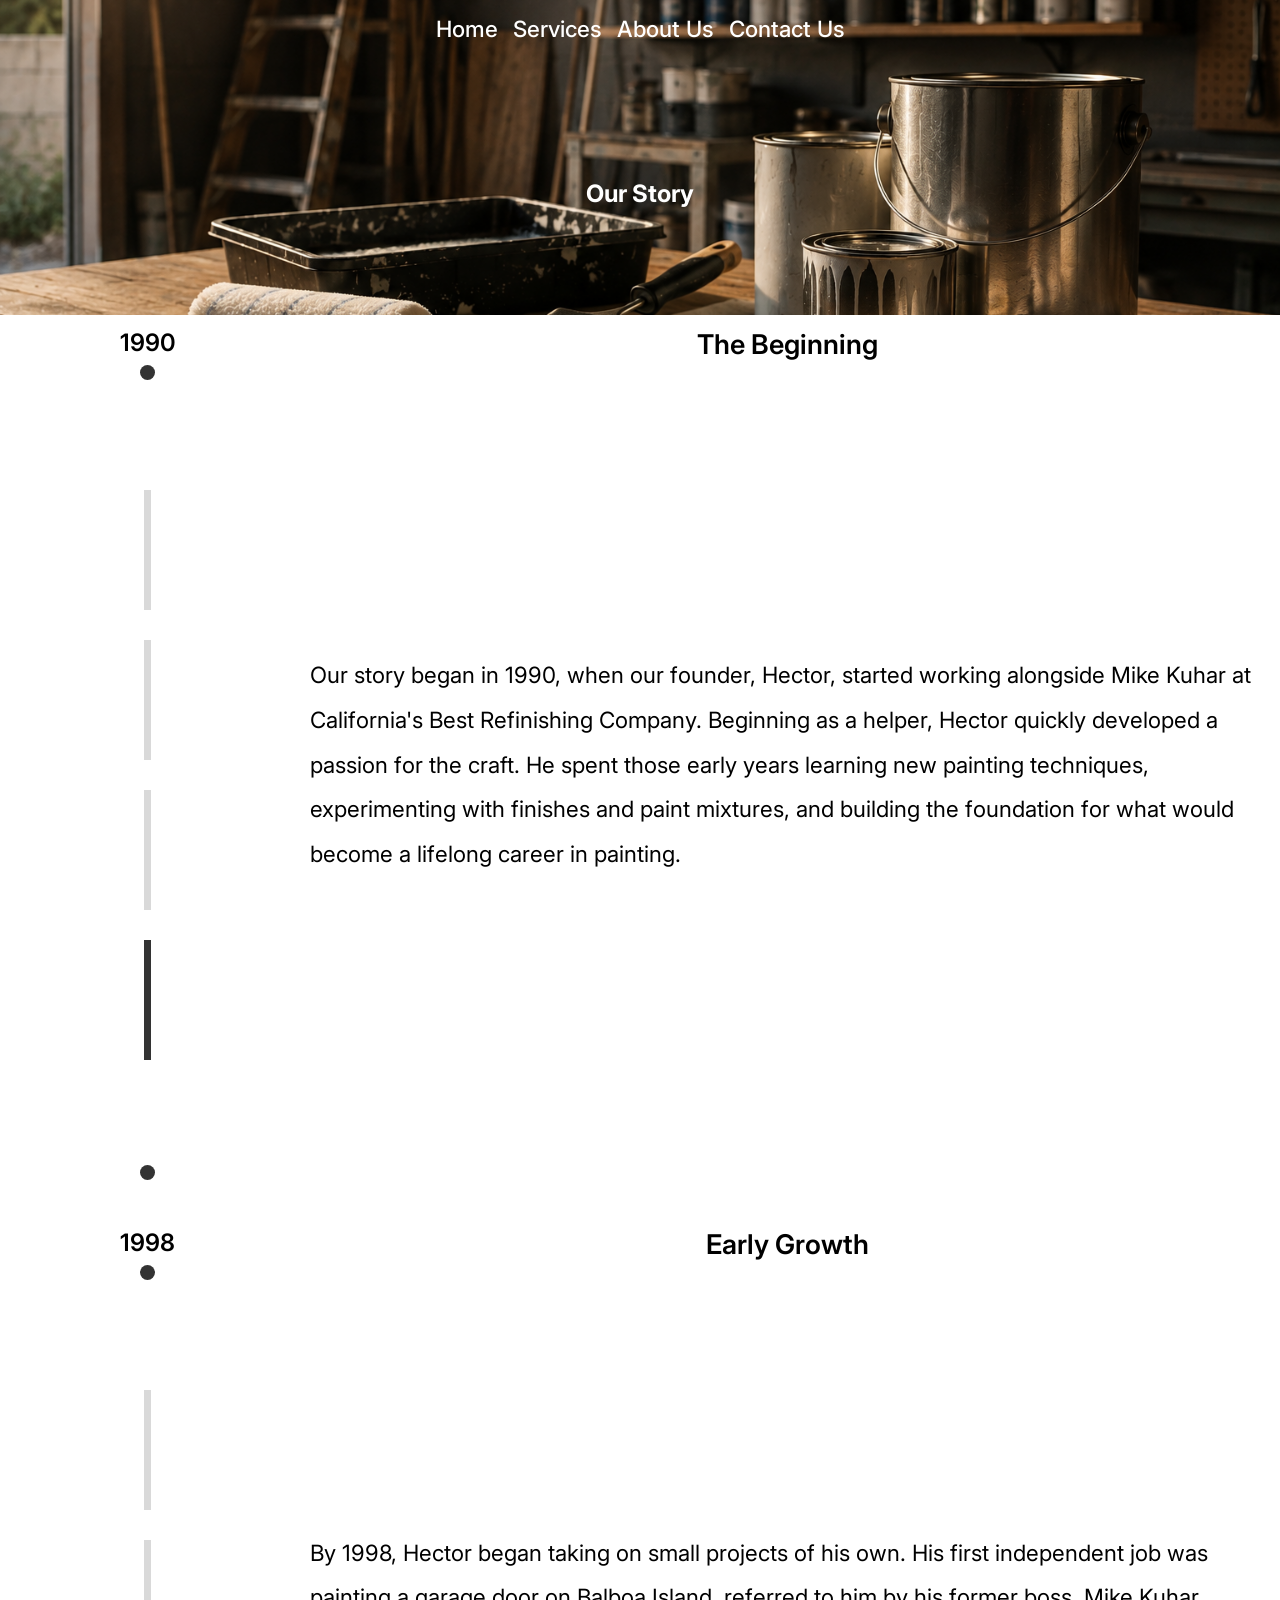
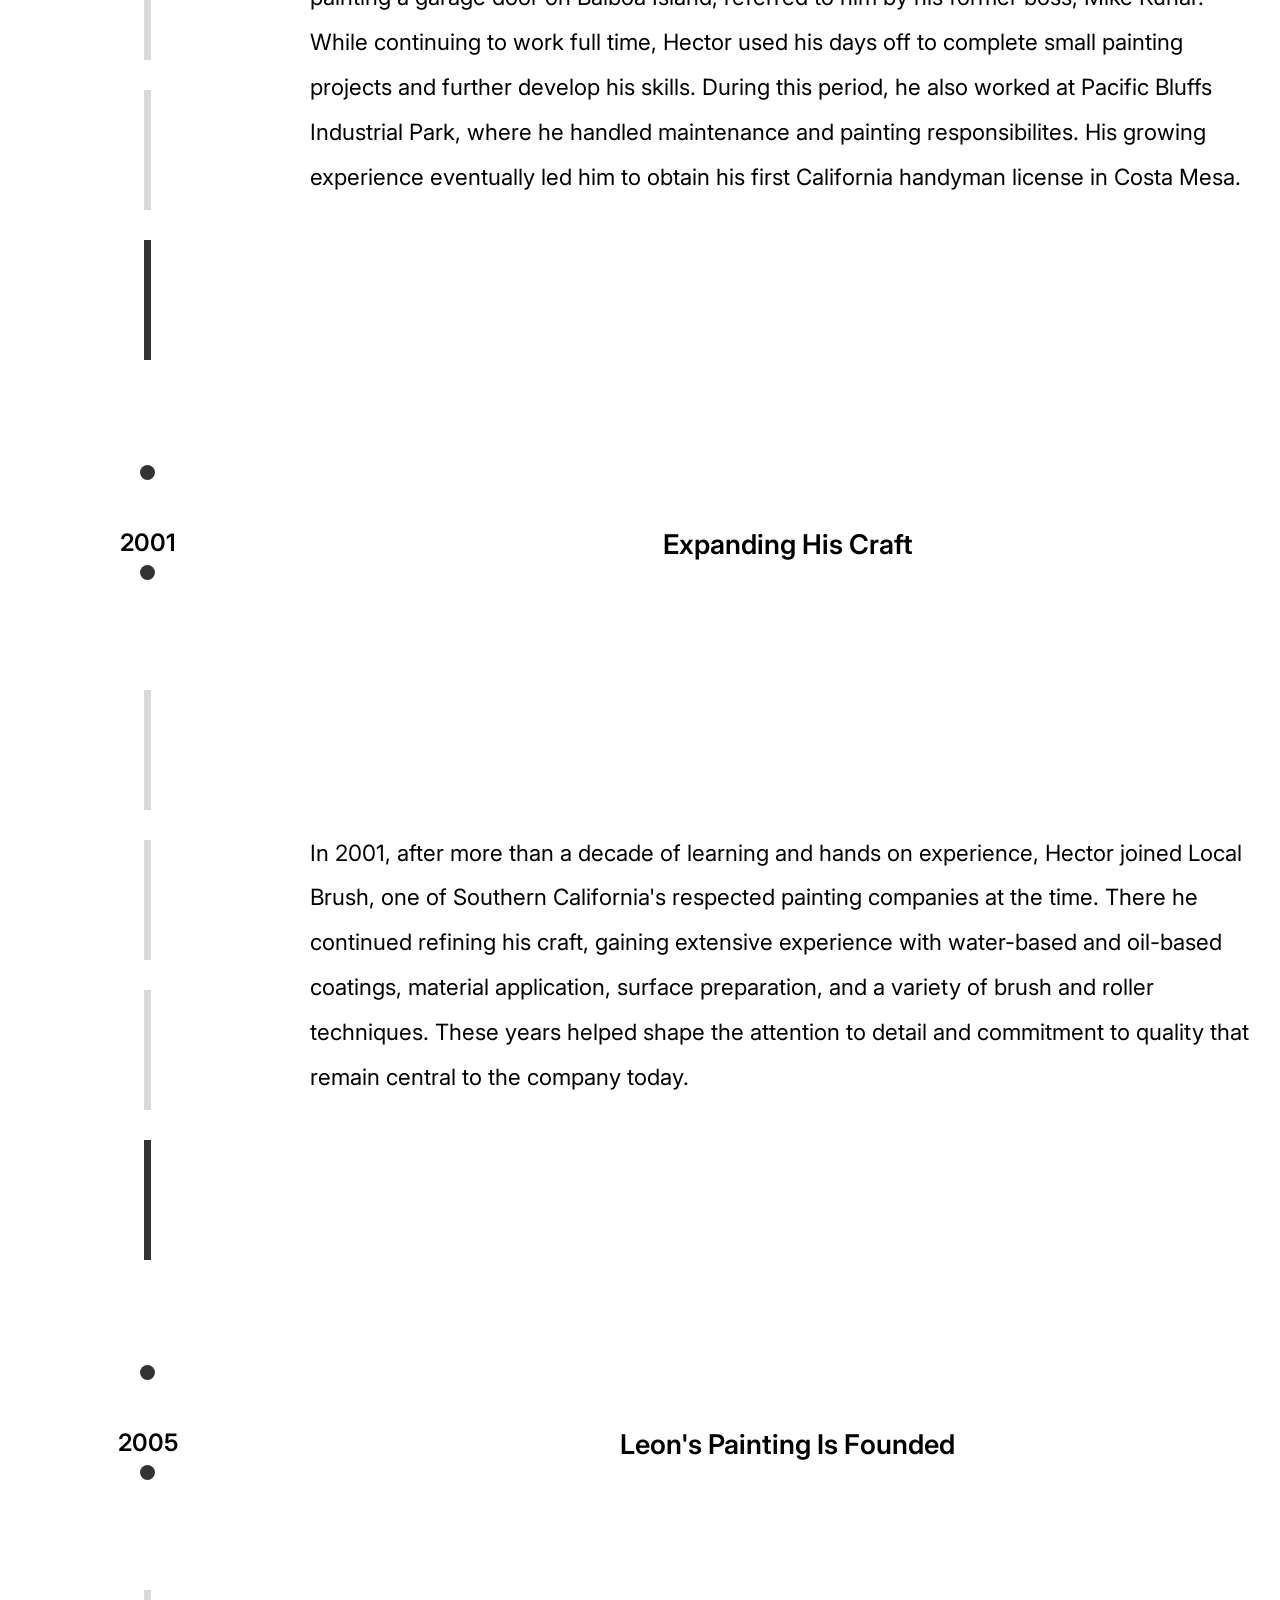
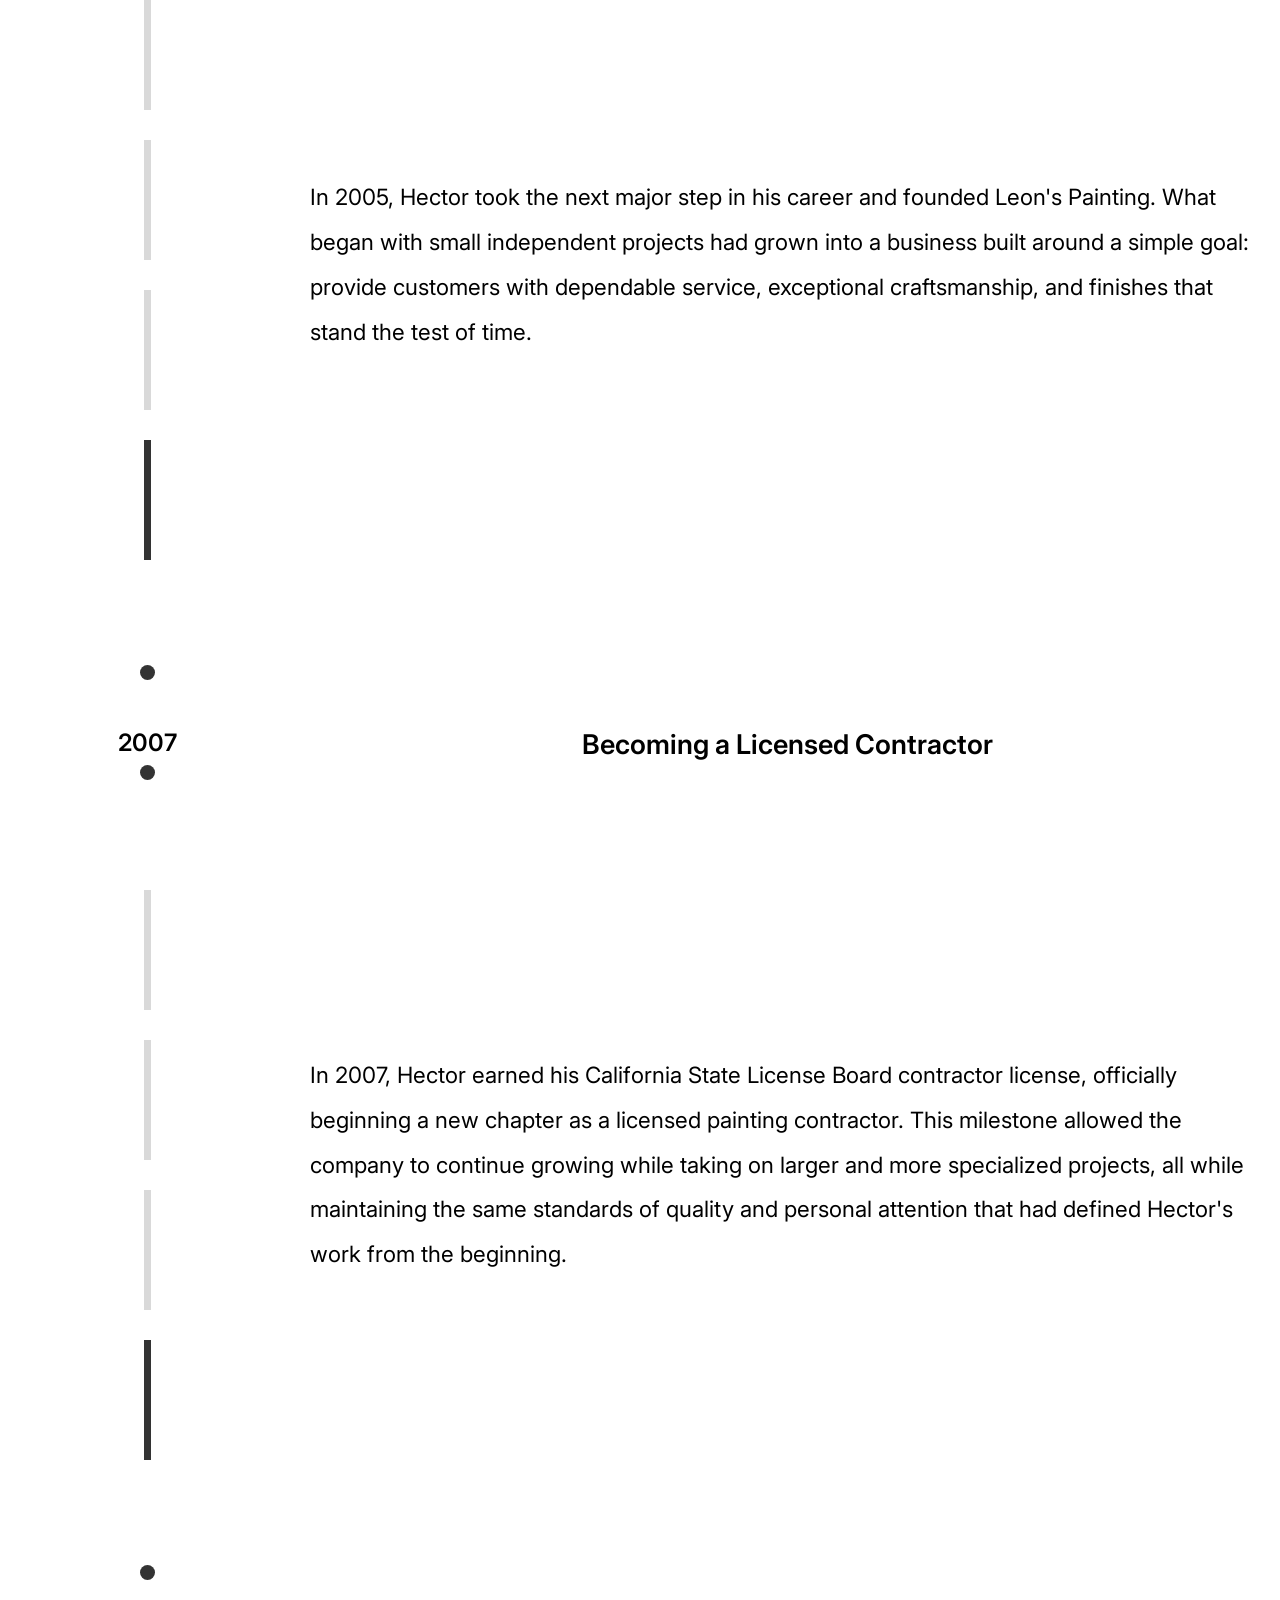
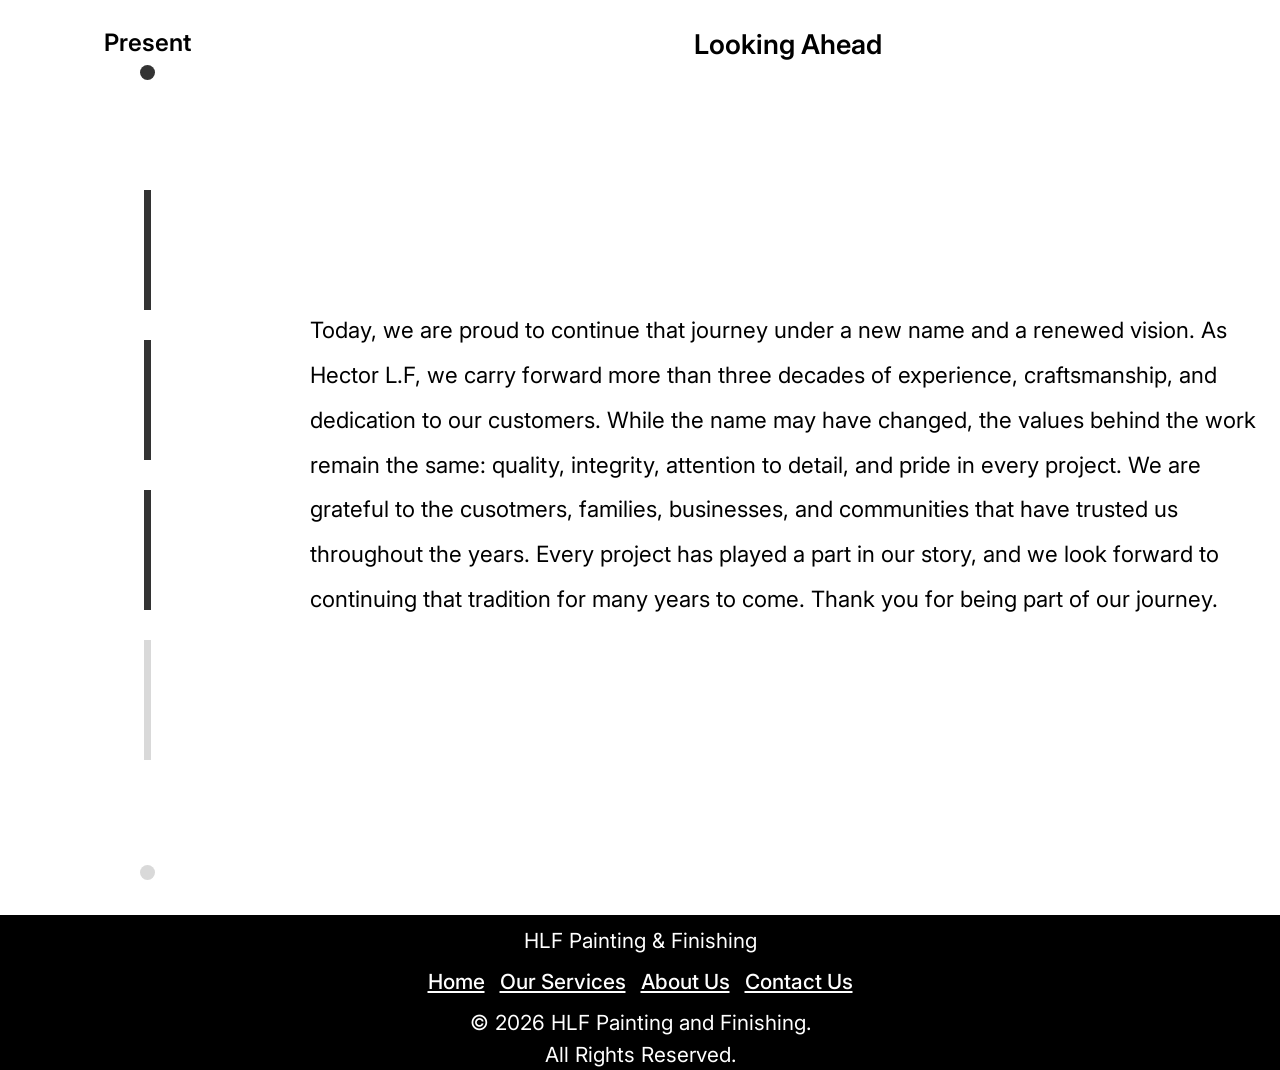
==== aboutus.html @ 06d803b8 "Finishes Polishing. Only requires EmailJS." ====
<!DOCTYPE html>
<html lang="en">
<head>
    <meta charset="UTF-8">
    <meta name="viewport" content="width=device-width, initial-scale=1.0">
    <meta name="author" content="Steven Peralta">
    <meta name="description" content="Welcome to West Coast Painting and Finishing, where passion and precision paint a masterpiece of innovation and quality. Our journey is one of dedication, hard work, and an unwavering commitment to excellence in the painting industry.">
    <link rel="stylesheet" href="about.css">
    <link rel="preconnect" href="https://fonts.googleapis.com">
    <link rel="preconnect" href="https://fonts.gstatic.com" crossorigin>
    <link href="https://fonts.googleapis.com/css2?family=Inter:wght@400;500;600;700&display=swap" rel="stylesheet">
    <title>About Us</title>
</head>
<body>

    <section class="hero-section">
        <header>
            <ul>
                <li><a href="index.html">Home</a></li>
                <li><a href="services.html">Services</a></li>
                <li><a href="aboutus.html">About Us</a></li>
                <li><a href="contact.html">Contact Us</a></li>
            </ul>
        </header>

        <div class="hero-content">
            <h1>Our Story</h1>
        </div>
    </section>

    <main>
        <section class="our-story">
            <section class="timeline-item first-item">
                <h2>1990</h2>
                <div class="circle first-circle"></div>
                <div class="rectangle">
                    <div class="line rectOne"></div>
                    <div class="line rectTwo"></div>
                    <div class="line rectThree"></div>
                    <div class="line rectFour"></div>
                </div>
                <div class="circleTwo"></div>
                <h3>The Beginning</h3>
                <p>Our story began in 1990, when our founder, Hector, started working alongside Mike Kuhar at California's Best Refinishing Company. Beginning as a helper, Hector quickly developed a passion for the craft. He spent those early years learning new painting techniques, experimenting with finishes and paint mixtures, and building the foundation for what would become a lifelong career in painting.</p>
            </section>

            <section class="timeline-item">
                <h2>1998</h2>
                <div class="circle"></div>
                <div class="rectangle">
                    <div class="line rectOne"></div>
                    <div class="line rectTwo"></div>
                    <div class="line rectThree"></div>
                    <div class="line rectFour"></div>
                </div>
                <div class="circleTwo"></div>
                <h3>Early Growth</h3>
                <p>By 1998, Hector began taking on small projects of his own. His first independent job was painting a garage door on Balboa Island, referred to him by his former boss, Mike Kuhar. While continuing to work full time, Hector used his days off to complete small painting projects and further develop his skills. During this period, he also worked at Pacific Bluffs Industrial Park, where he handled maintenance and painting responsibilites. His growing experience eventually led him to obtain his first California handyman license in Costa Mesa.</p>
            </section>

            <section class="timeline-item">
                <h2>2001</h2>
                <div class="circle"></div>
                <div class="rectangle">
                    <div class="line rectOne"></div>
                    <div class="line rectTwo"></div>
                    <div class="line rectThree"></div>
                    <div class="line rectFour"></div>
                </div>
                <div class="circleTwo"></div>
                <h3>Expanding His Craft</h3>
                <p>In 2001, after more than a decade of learning and hands on experience, Hector joined Local Brush, one of Southern California's respected painting companies at the time. There he continued refining his craft, gaining extensive experience with water-based and oil-based coatings, material application, surface preparation, and a variety of brush and roller techniques. These years helped shape the attention to detail and commitment to quality that remain central to the company today.</p>
            </section>

            <section class="timeline-item">
                <h2>2005</h2>
                <div class="circle"></div>
                <div class="rectangle">
                    <div class="line rectOne"></div>
                    <div class="line rectTwo"></div>
                    <div class="line rectThree"></div>
                    <div class="line rectFour"></div>
                </div>
                <div class="circleTwo"></div>
                <h3>Leon's Painting Is Founded</h3>
                <p>In 2005, Hector took the next major step in his career and founded Leon's Painting. What began with small independent projects had grown into a business built around a simple goal: provide customers with dependable service, exceptional craftsmanship, and finishes that stand the test of time.</p>
            </section>

            <section class="timeline-item">
                <h2>2007</h2>
                <div class="circle"></div>
                <div class="rectangle">
                    <div class="line rectOne"></div>
                    <div class="line rectTwo"></div>
                    <div class="line rectThree"></div>
                    <div class="line rectFour"></div>
                </div>
                <div class="circleTwo"></div>
                <h3>Becoming a Licensed Contractor</h3>
                <p>In 2007, Hector earned his California State License Board contractor license, officially beginning a new chapter as a licensed painting contractor. This milestone allowed the company to continue growing while taking on larger and more specialized projects, all while maintaining the same standards of quality and personal attention that had defined Hector's work from the beginning.</p>

                <h3>Expanding Our Capabilities</h3>
                <p>That same year, and opportunity arose to aquire a dedicated shop equipped with professional spray booths. The new facility opened the door to more specialized finishing work and allowed the company to achieve a higher level of consistency, precision, and craftsmanship. From detailed wood finishes to larger painting projects, the shop became an important part of the company's ability to deliver high-quality results.</p>
            </section>

            <section class="timeline-item">
                <h2>Present</h2>
                <div class="circle"></div>
                <div class="rectangle last-rectangle">
                    <div class="line rectOne"></div>
                    <div class="line rectTwo"></div>
                    <div class="line rectThree"></div>
                    <div class="line rectFour"></div>
                </div>
                <div class="circleTwo"></div>
                <h3>Looking Ahead</h3>
                <p>Today, we are proud to continue that journey under a new name and a renewed vision. As Hector L.F, we carry forward more than three decades of experience, craftsmanship, and dedication to our customers. While the name may have changed, the values behind the work remain the same: quality, integrity, attention to detail, and pride in every project. We are grateful to the cusotmers, families, businesses, and communities that have trusted us throughout the years. Every project has played a part in our story, and we look forward to continuing that tradition for many years to come. Thank you for being part of our journey.</p>
            </section>
        </section>
    </main>

    <footer>
        <p class="company-title">HLF Painting & Finishing</p>

        <ul>
            <li><a href="#">Home</a></li>
            <li><a href="#">Our Services</a></li>
            <li><a href="#">About Us</a></li>
            <li><a href="#">Contact Us</a></li>
        </ul>

        <p class="company-copyright">&copy; 2026 HLF Painting and Finishing.<br>All Rights Reserved.</p>
    </footer>
    
</body>
<script type="module" src="about.js"></script>
</html>
---- about.css ----
/* RESET */

/*
  1. Use a more-intuitive box-sizing model.
*/
*, *::before, *::after {
  box-sizing: border-box;
}
/*
  2. Remove default margin
*/
* {
  margin: 0;
}
/*
  Typographic tweaks!
  3. Add accessible line-height
  4. Improve text rendering
*/
body {
  line-height: 1.5;
  -webkit-font-smoothing: antialiased;
}
/*
  5. Improve media defaults
*/
img, picture, video, canvas, svg {
  display: block;
  max-width: 100%;
}
/*
  6. Remove built-in form typography styles
*/
input, button, textarea, select {
  font: inherit;
}
/*
  7. Avoid text overflows
*/
p, h1, h2, h3, h4, h5, h6 {
  overflow-wrap: break-word;
}
/*
  8. Create a root stacking context
*/
#root, #__next {
  isolation: isolate;
}

/* RESET END */

/* BODY */

body {
    min-height: 100vh;
    height: 100%;
    display: grid;
    grid-template-columns: minmax(0, 1fr);
    grid-template-rows: auto auto auto;
    font-family: "Inter", sans-serif;
}

h1 {
  font-weight: 700;
}

h2, h3 {
  font-weight: 600;
}

p {
  font-weight: 400;
}

button, a {
  font-weight: 500;
}

/* HEADER HERO */

.hero-section {
  grid-row: 1/2;
  grid-column:1/2;
  display: grid;
  grid-template-columns: 1fr;
  grid-template-rows: .3fr 1fr;
  background: url('img/about-us.png');
  background-repeat: no-repeat;
  background-size: cover;
  background-position: center;
  min-height: 35vh;
  height: auto;
}

.hero-section header {
  display: flex;
  flex-direction: row;
  width: 100%;
  justify-content: center;
}

.hero-section ul {
  list-style-type: none;
  display: flex;
  gap: 15px;
  color: white;
  margin-top: 12px;
  padding: 0;
  justify-content: center;
}

header a {
  color: white;
  text-decoration: none;
}

.hero-content {
  grid-row: 2/3;
  grid-column: 1/2;
  align-self: center;
  justify-self: center;
  justify-items: center;
  align-items: center;
  display: flex;
  flex-direction: column;
}

.hero-content h1 {
  color: white;
  text-align: center;
}

/* MAIN */

main {
  grid-row: 2;
  grid-column: 1/2;
  display: grid;
  grid-template-columns: minmax(0, 1fr);
  grid-template-rows: auto auto;
}

/* TIMELINE */

.timeline-item {
  min-height: 100svh;
  display: grid;
  grid-template-columns: .3fr 1fr;
  grid-template-rows: 1fr;
}

.timeline-item h2 {
  grid-row: 1;
  grid-column: 1/2;
  justify-self: center;
  text-align: center;
  padding-top: 10px;
}

.timeline-item h3 {
  grid-row: 1;
  grid-column: 2/3;
  justify-self: center;
  padding-top: 10px;
  opacity: 0;
  transition: opacity .5s ease-in;
}

@keyframes goUp {
  from {
    transform: translateY(60px);
  }

  to {
    transform: translateY(0);
  }
}

.timeline-item p {
  grid-row: 1;
  grid-column: 2/3;
  align-self: center;
  justify-self: center;
  line-height: 2;
  opacity: 0;
  transition: opacity .5s ease-in;
  padding: 15px;
}

.active {
  animation: goUp 1s ease-in-out;
}

.inactive {
  opacity: 0;
}

.rectangle {
  grid-row: 1/2;
  grid-column: 1/2;
  align-self: stretch;
  justify-self: center;
  justify-content: center;
  width: 100%;
  height: 100%;
  display: flex;
  flex-direction: column;
  align-items: center;
  margin-top: 10px;
  gap: 30px;
}

.rectOne, .rectTwo, .rectThree, .rectFour {
  display: flex;
  justify-content: center;
  align-items: center;
  background-color: #d9d9d9;
  width: 7px;
  flex-shrink: 0;
  height: 120px;
  transition: background-color .3s ease-in;
}

.circle {
  grid-row: 1/2;
  grid-column: 1/2;
  align-self: start;
  justify-self: center;
  margin-top: 60px;
  transform: translateY(-10px);
  width: 15px;
  height: 15px;
  border-radius: 15px;
  background-color: #d9d9d9;
  transition: background-color .3s ease-in;
}

.circleTwo {
  grid-row: 1/2;
  grid-column: 1/2;
  align-self: end;
  justify-self: center;
  margin-bottom: 50px;
  transform: translateY(15px);
  width: 15px;
  height: 15px;
  border-radius: 15px;
  background-color: #d9d9d9;
  transition: background-color .3s ease-in;
}

/* FOOTER */

footer {
  background-color: black;
  display: flex;
  flex-direction: column;
  align-items: center;
  opacity: 100;
  transition: opacity .3s ease-in;
}

footer p {
  color: white;
}

footer ul {
  list-style-type: none;
  display: flex;
  flex-direction: row;
  justify-content: center;
  gap: 15px;
  padding: 0;
  padding-bottom: 10px;
  padding-top: 10px;
  margin: 0;
}

footer a {
  color: white;
}

footer .company-title, .company-copyright {
  text-align: center;
}

footer .company-title {
  margin-top: 10px;
}

/* MEDIA QUERIES */

@media (min-width: 1024px) {
  header a {
    font-size: 1.3rem;
  }

  .timeline-item p {
    font-size: 1.2rem;
  }

  .timeline-item h3 {
    font-size: 1.5rem;
  }

  footer p {
    font-size: 1.2rem;
  }

  footer li a {
    font-size: 1.2rem;
  }
}

@media (min-width: 1280px) {
  header a {
    font-size: 1.4rem;
  }

  .timeline-item p {
    font-size: 1.4rem;
  }

  .timeline-item h3 {
    font-size: 1.7rem;
  }

  footer p {
    font-size: 1.3rem;
  }

  footer li a {
    font-size: 1.3rem;
  }
}

@media (min-width: 1440px) {
  header a {
    font-size: 1.5rem;
  }

  .timeline-item p {
    font-size: 1.5rem;
  }

  .timeline-item h3 {
    font-size: 1.8rem;
  }

   footer p {
    font-size: 1.3rem;
  }

  footer li a {
    font-size: 1.3rem;
  }
}

@media (min-width: 1599px) {
  header a {
    font-size: 1.7rem;
  }

  .timeline-item p {
    font-size: 1.7rem;
  }

  .timeline-item h3 {
    font-size: 1.9rem;
  }

  footer p {
    font-size: 1.5rem;
  }

  footer li a {
    font-size: 1.5rem;
  }
}

@media (min-width: 1920px) {
  header a {
    font-size: 2rem;
  }

  .timeline-item p {
    font-size: 1.9rem;
  }

  .timeline-item h3 {
    font-size: 2.1rem;
  }

  footer p {
    font-size: 1.6rem;
  }

  footer li a {
    font-size: 1.6rem;
  }
}
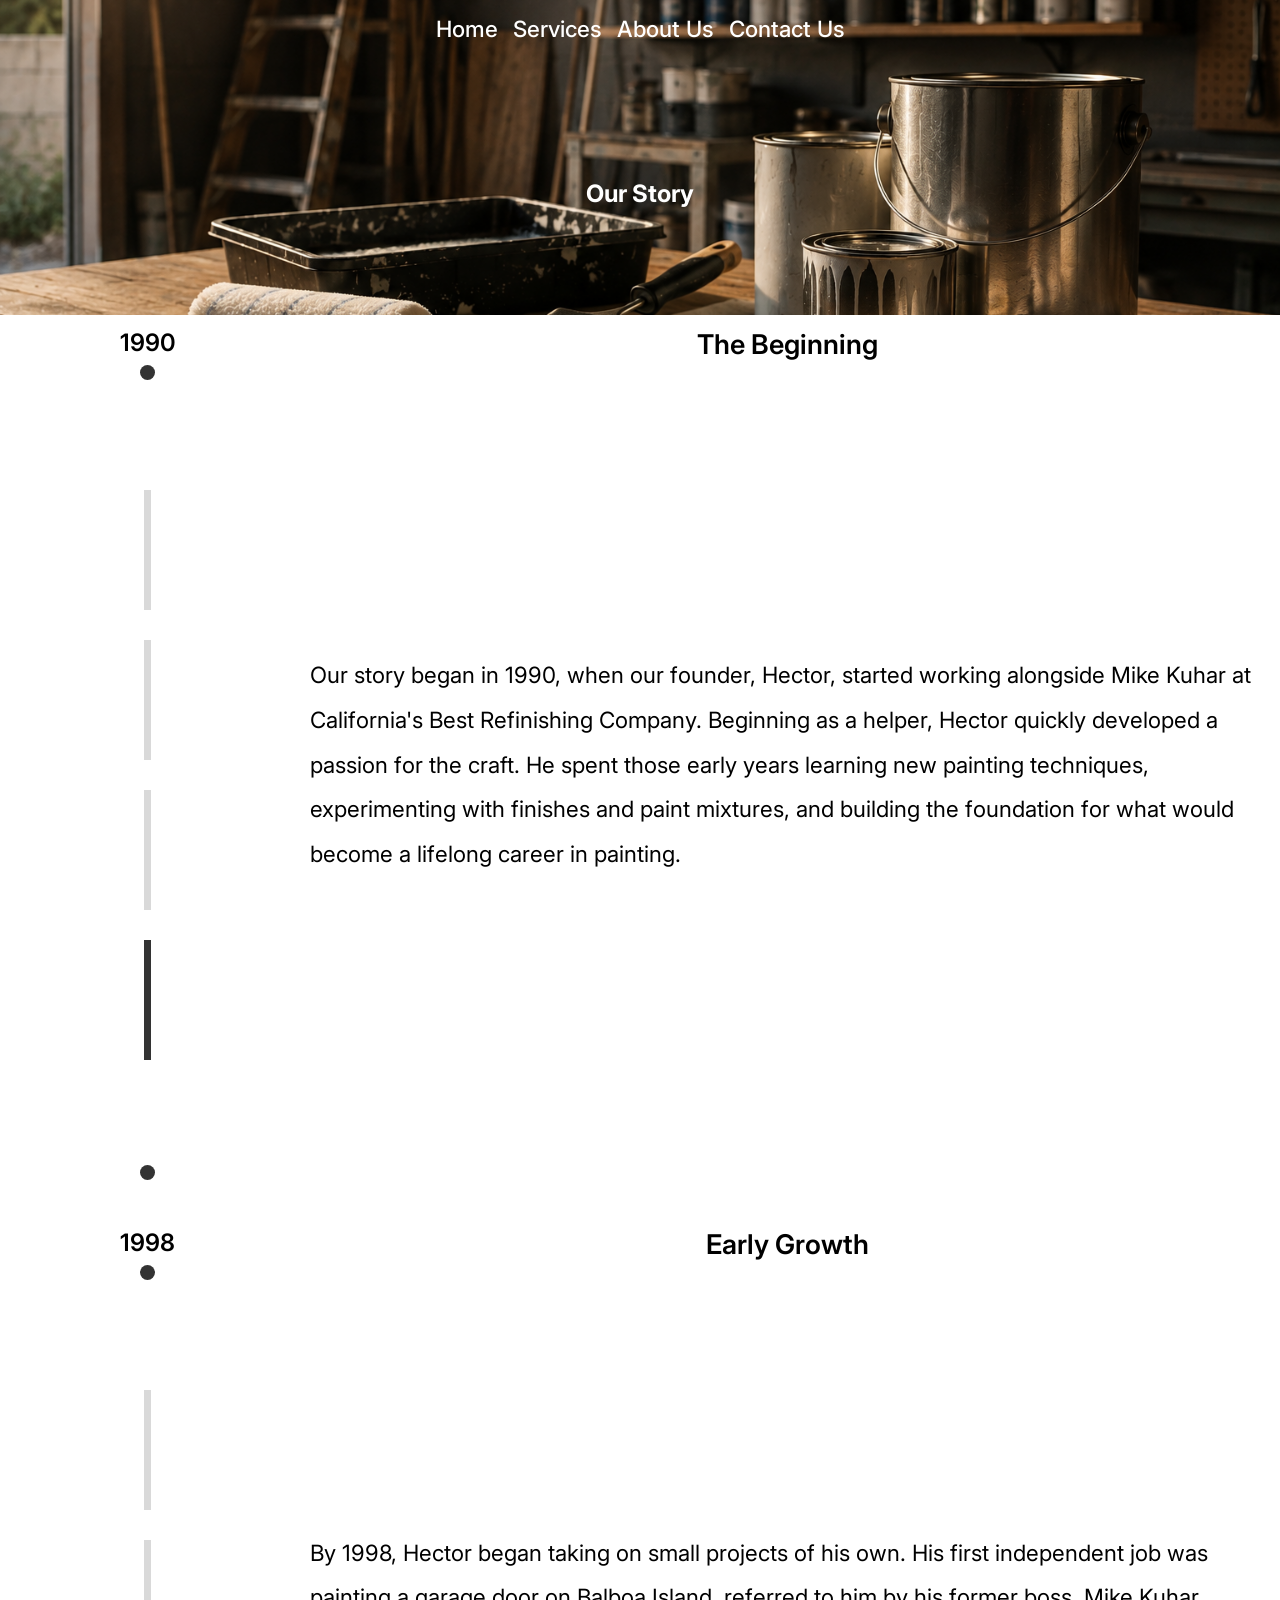
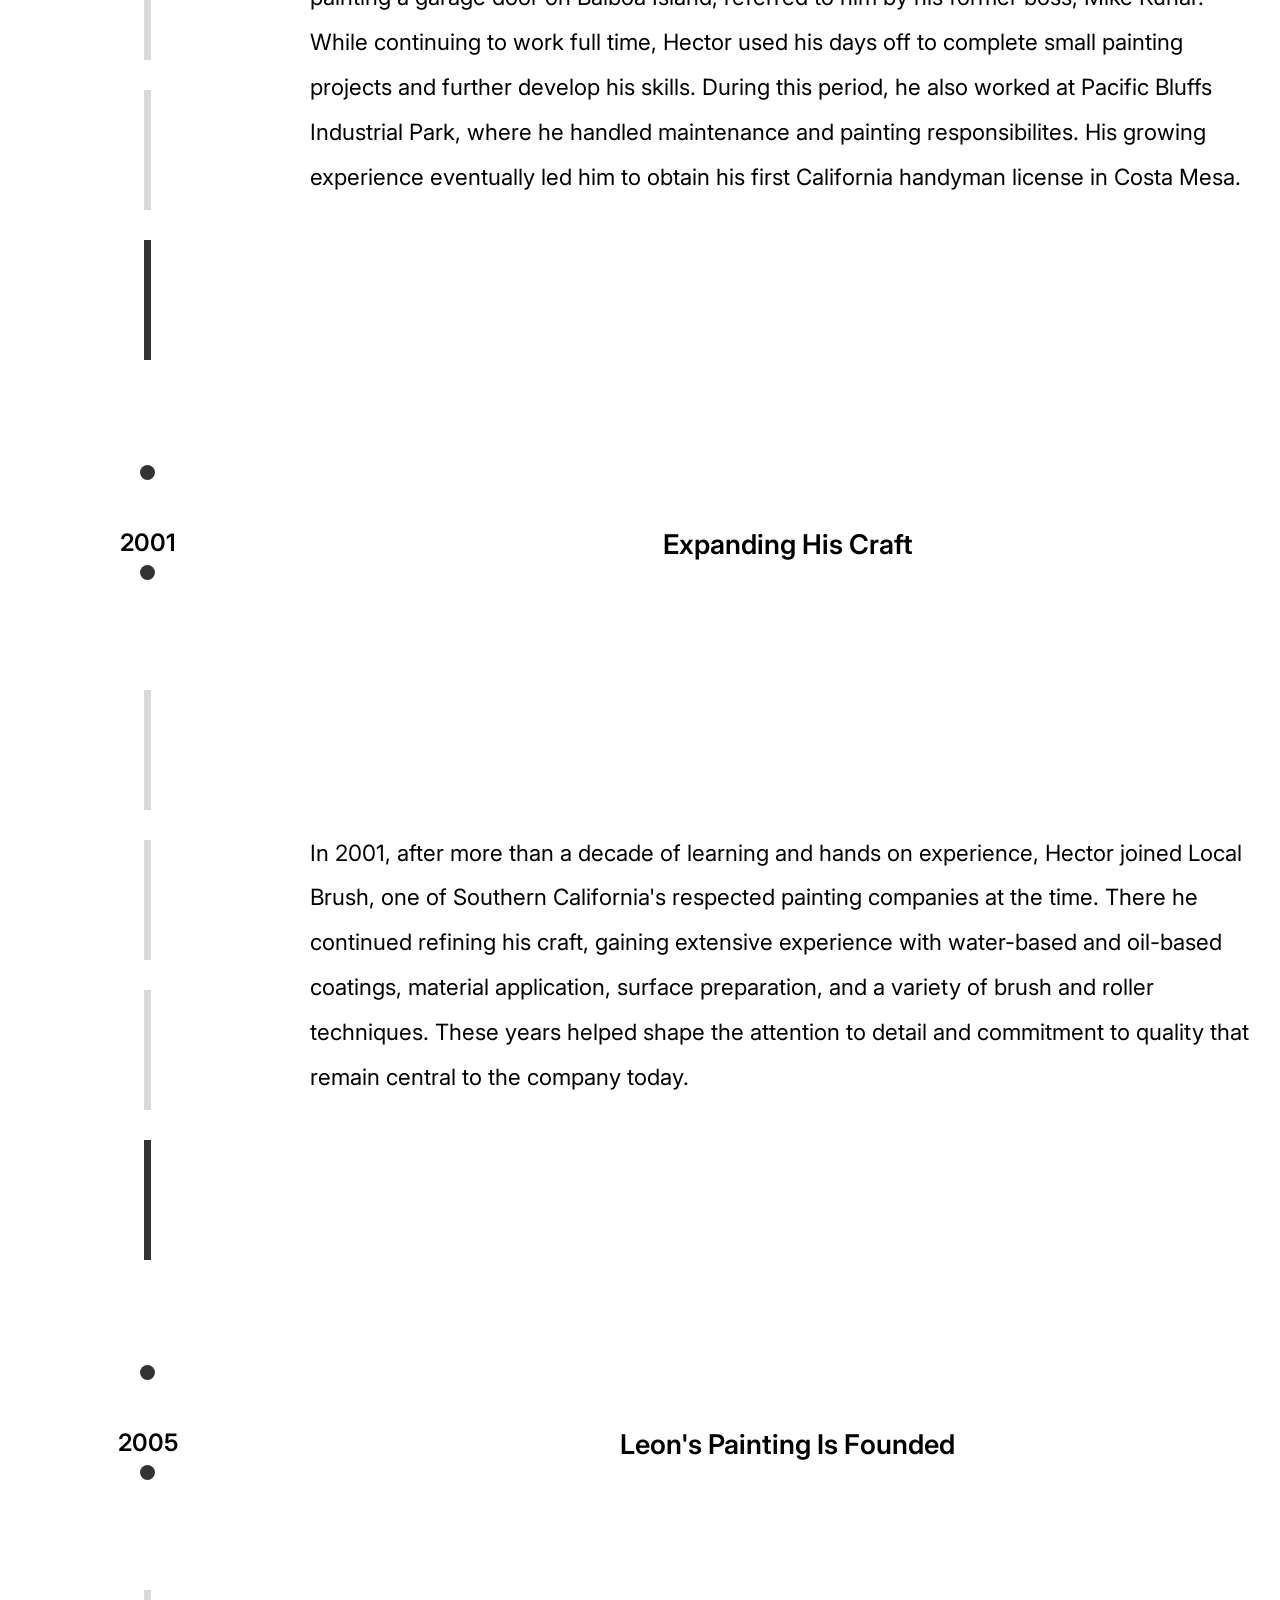
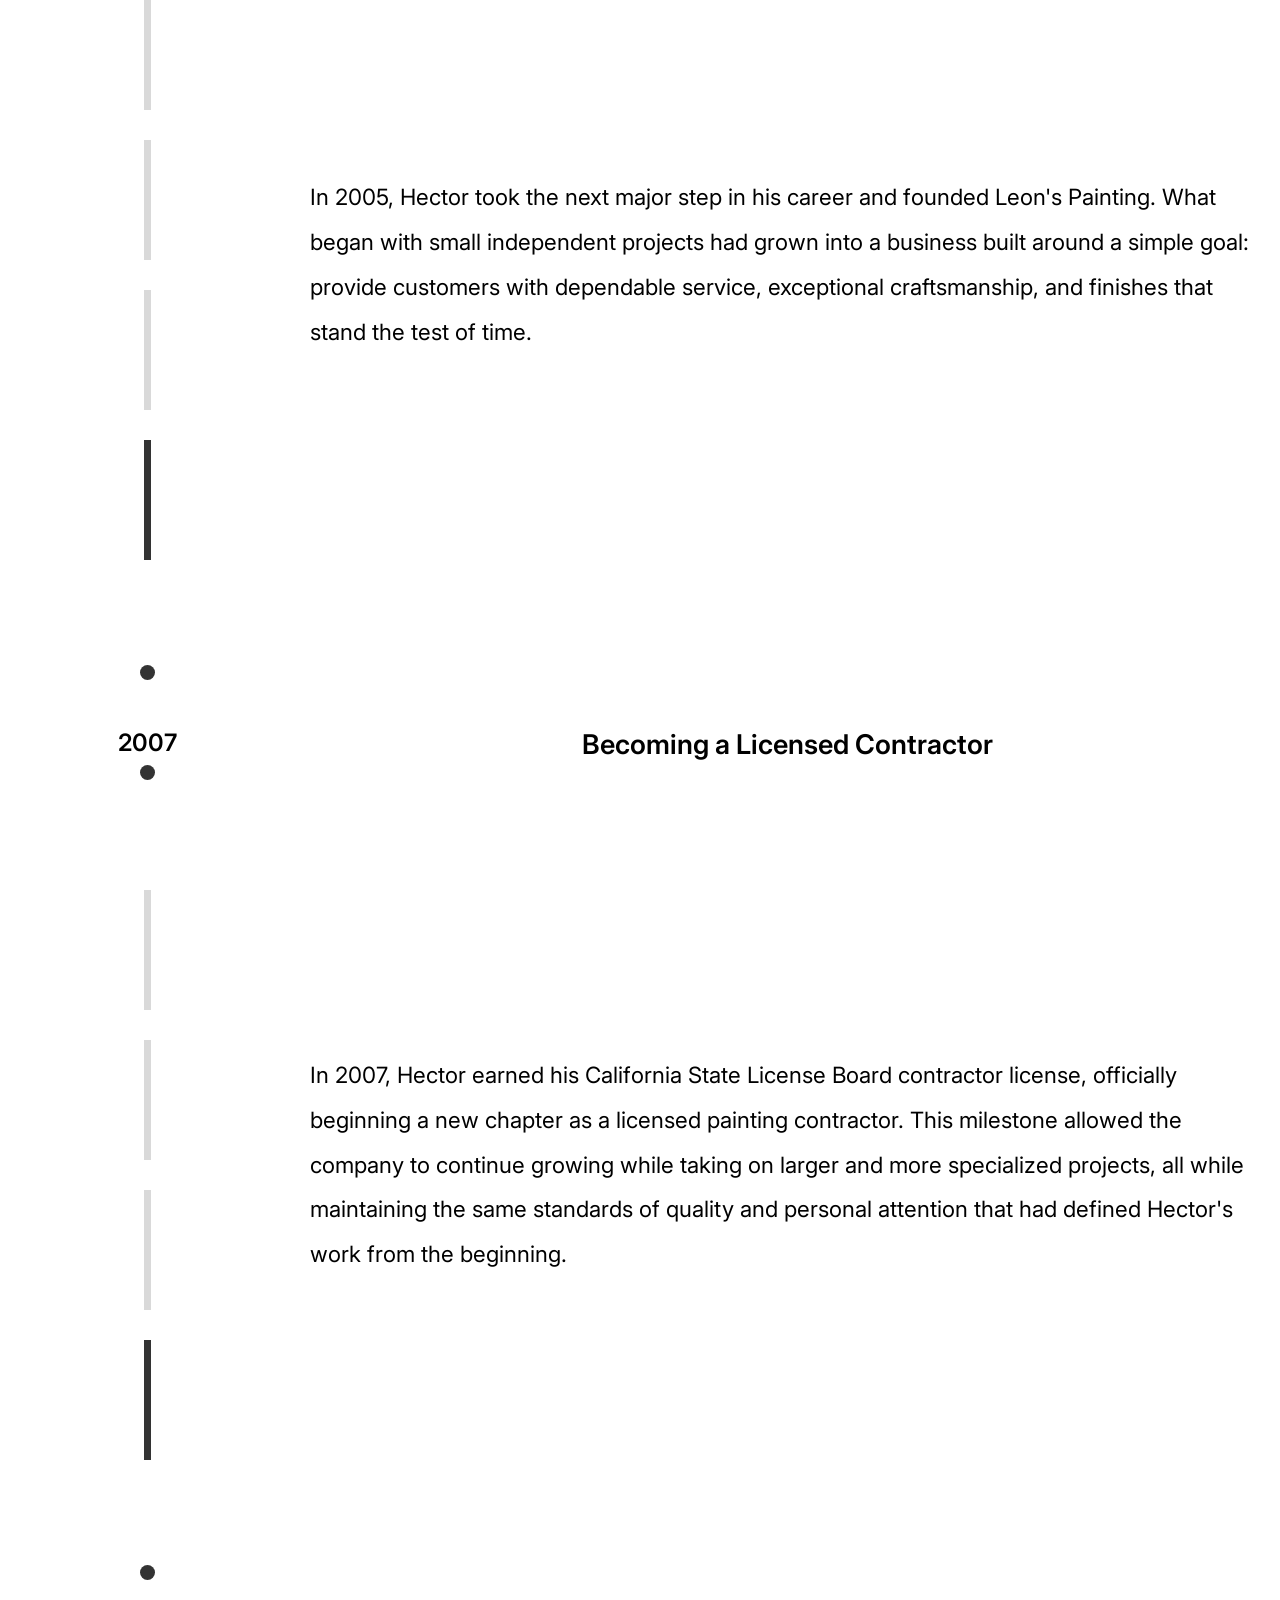
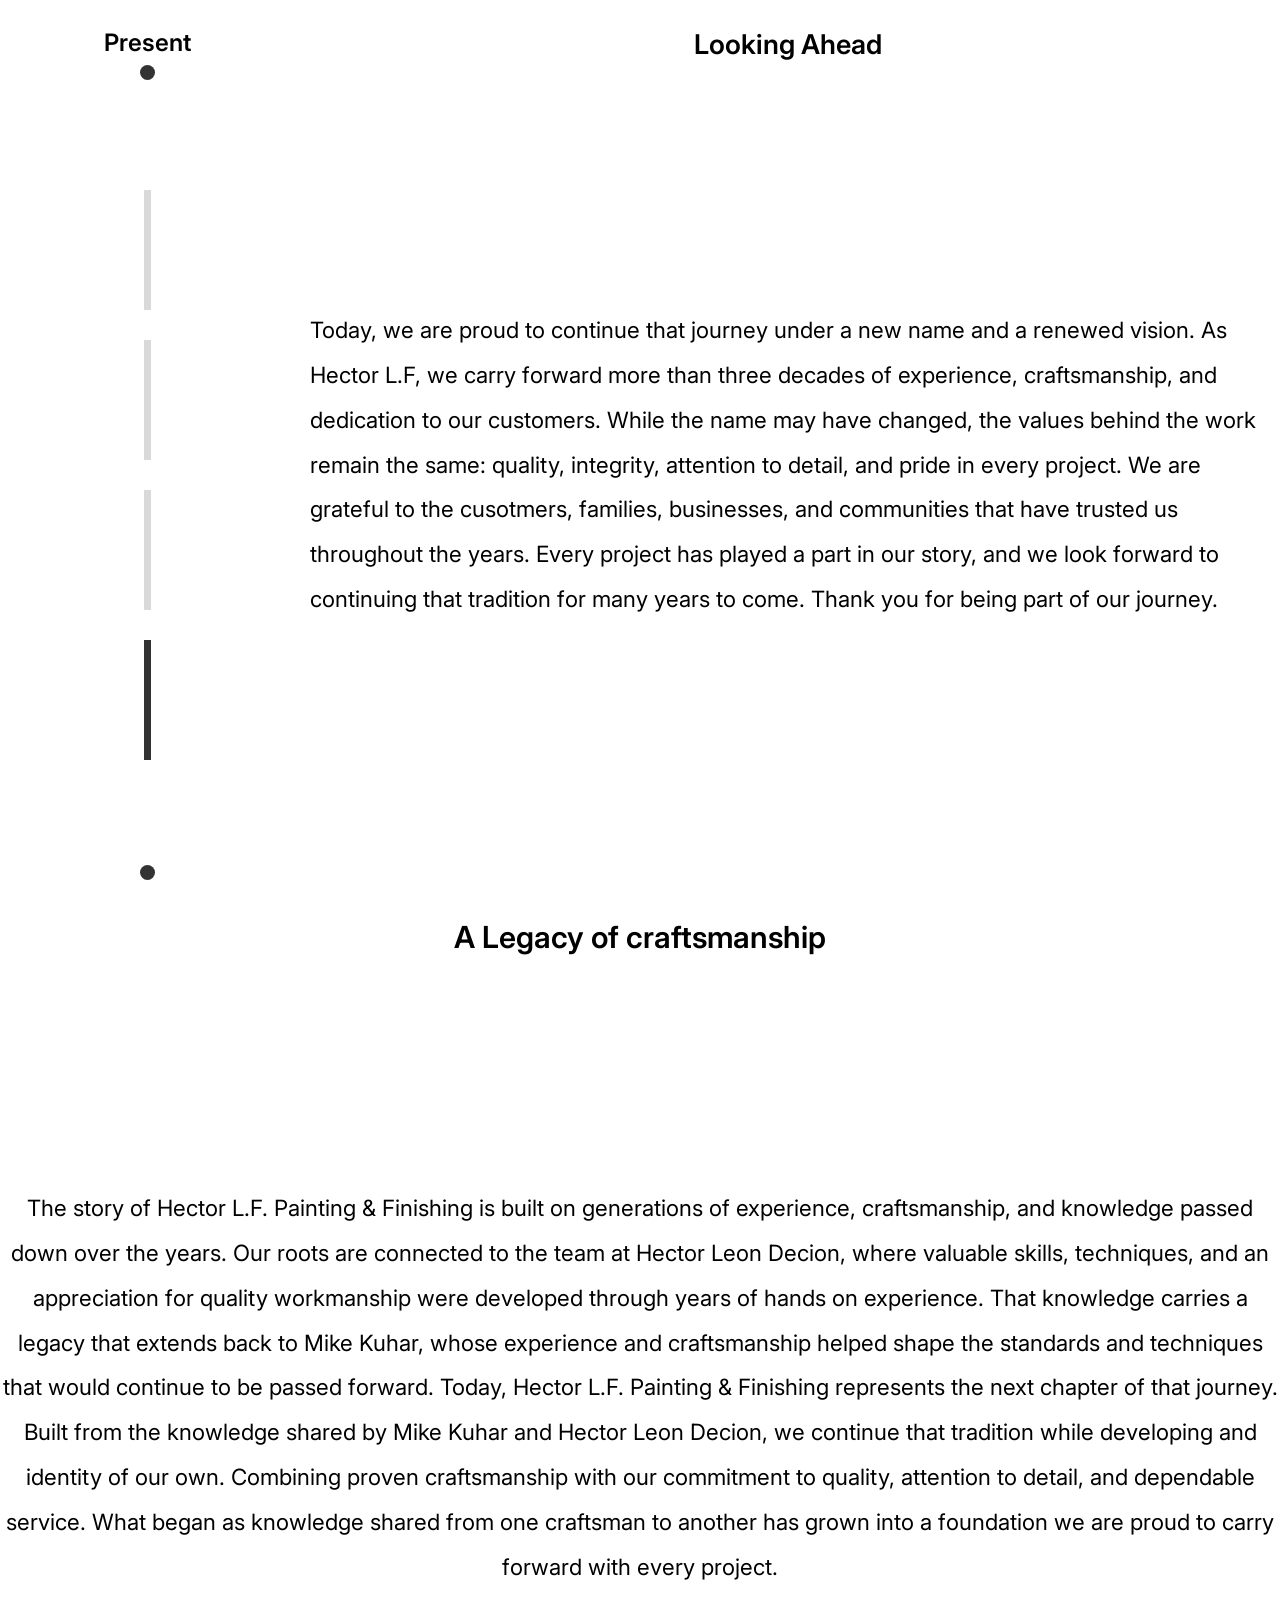
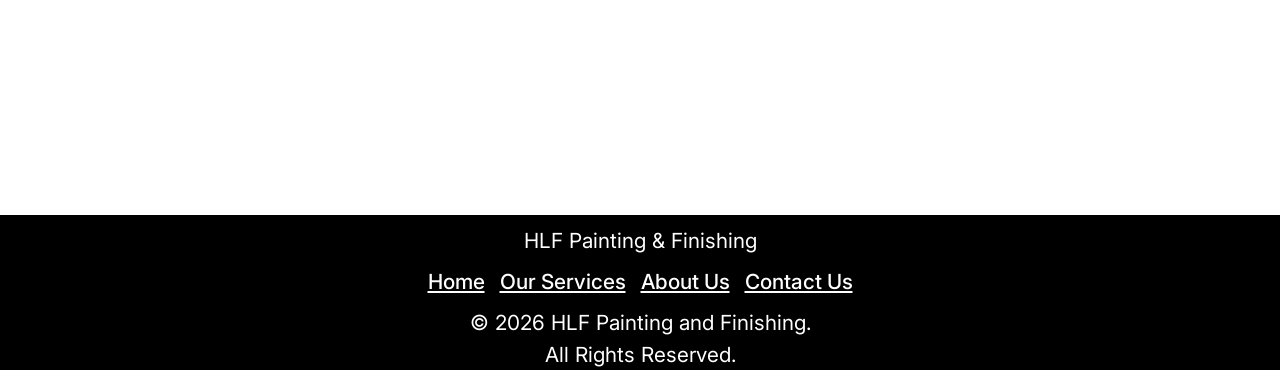
==== commit f42a4106: "Added new section to about page." ====
--- a/aboutus.html
+++ b/aboutus.html
@@ -116,6 +116,14 @@
                 <h3>Looking Ahead</h3>
                 <p>Today, we are proud to continue that journey under a new name and a renewed vision. As Hector L.F, we carry forward more than three decades of experience, craftsmanship, and dedication to our customers. While the name may have changed, the values behind the work remain the same: quality, integrity, attention to detail, and pride in every project. We are grateful to the cusotmers, families, businesses, and communities that have trusted us throughout the years. Every project has played a part in our story, and we look forward to continuing that tradition for many years to come. Thank you for being part of our journey.</p>
             </section>
+
+            <section class="legacy">
+                <h2>A Legacy of craftsmanship</h2>
+
+                <div class="legacy-description">
+                    <p>The story of Hector L.F. Painting & Finishing is built on generations of experience, craftsmanship, and knowledge passed down over the years. Our roots are connected to the team at Hector Leon Decion, where valuable skills, techniques, and an appreciation for quality workmanship were developed through years of hands on experience. That knowledge carries a legacy that extends back to Mike Kuhar, whose experience and craftsmanship helped shape the standards and techniques that would continue to be passed forward. Today, Hector L.F. Painting & Finishing represents the next chapter of that journey. Built from the knowledge shared by Mike Kuhar and Hector Leon Decion, we continue that tradition while developing and identity of our own. Combining proven craftsmanship with our commitment to quality, attention to detail, and dependable service. What began as knowledge shared from one craftsman to another has grown into a foundation we are proud to carry forward with every project.</p>
+                </div>
+            </section>
         </section>
     </main>
 
--- a/about.css
+++ b/about.css
@@ -249,6 +249,22 @@
   transition: background-color .3s ease-in;
 }
 
+.legacy {
+  display: flex;
+  flex-direction: column;
+  align-items: center;
+  height: 100svh;
+}
+
+.legacy-description {
+  display: flex;
+  flex: 1;
+  text-align: center;
+  justify-content: center;
+  align-items: center;
+  line-height: 2;
+}
+
 /* FOOTER */
 
 footer {
@@ -303,6 +319,10 @@
     font-size: 1.5rem;
   }
 
+  .legacy-description {
+    font-size: 1.2rem;
+  }
+
   footer p {
     font-size: 1.2rem;
   }
@@ -325,6 +345,14 @@
     font-size: 1.7rem;
   }
 
+  .legacy h2 {
+    font-size: 1.9rem;
+  }
+
+  .legacy-description {
+    font-size: 1.4rem;
+  }
+
   footer p {
     font-size: 1.3rem;
   }
@@ -345,6 +373,14 @@
 
   .timeline-item h3 {
     font-size: 1.8rem;
+  }
+
+  .legacy h2 {
+    font-size: 2rem;
+  }
+
+  .legacy-description {
+    font-size: 1.5rem;
   }
 
    footer p {
@@ -369,6 +405,10 @@
     font-size: 1.9rem;
   }
 
+  .legacy-description {
+    font-size: 1.7rem;
+  }
+
   footer p {
     font-size: 1.5rem;
   }
@@ -391,6 +431,14 @@
     font-size: 2.1rem;
   }
 
+  .legacy h2 {
+    font-size: 2.3rem;
+  }
+
+  .legacy-description {
+    font-size: 1.9rem;
+  }
+
   footer p {
     font-size: 1.6rem;
   }
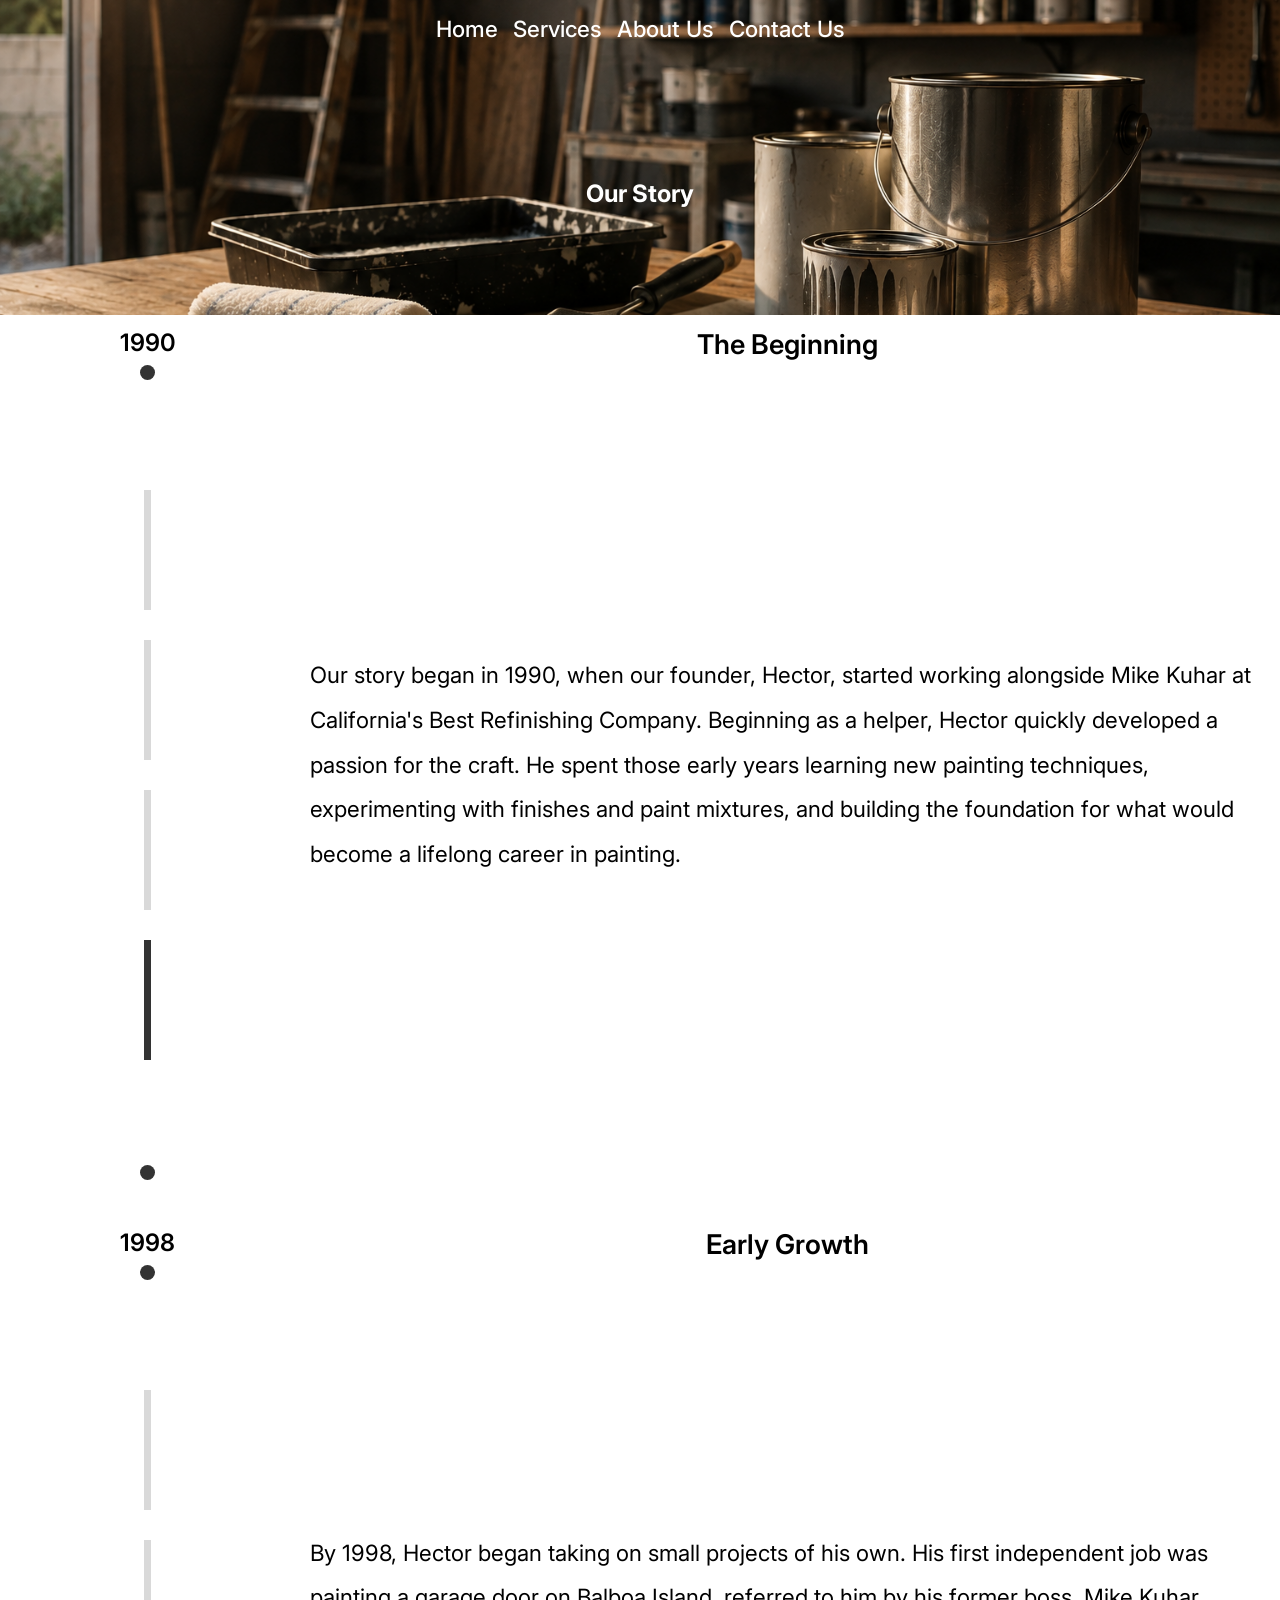
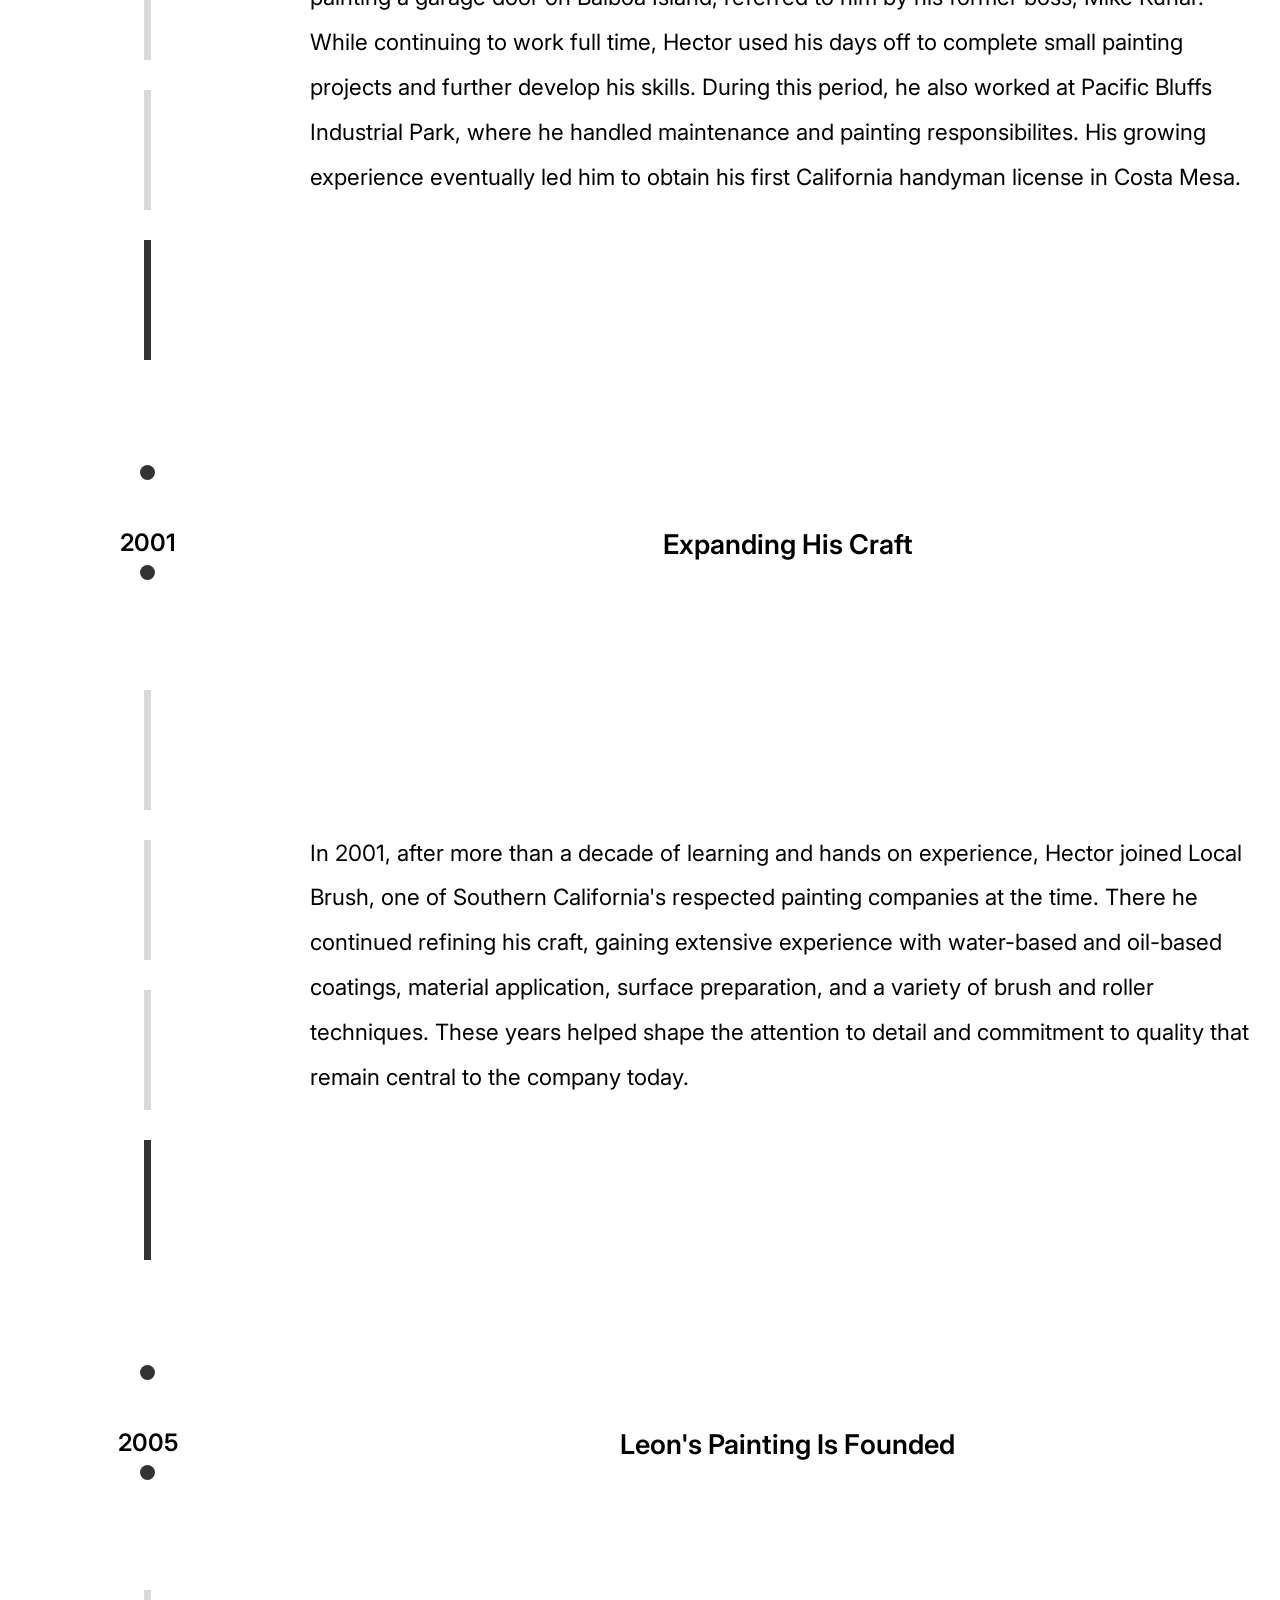
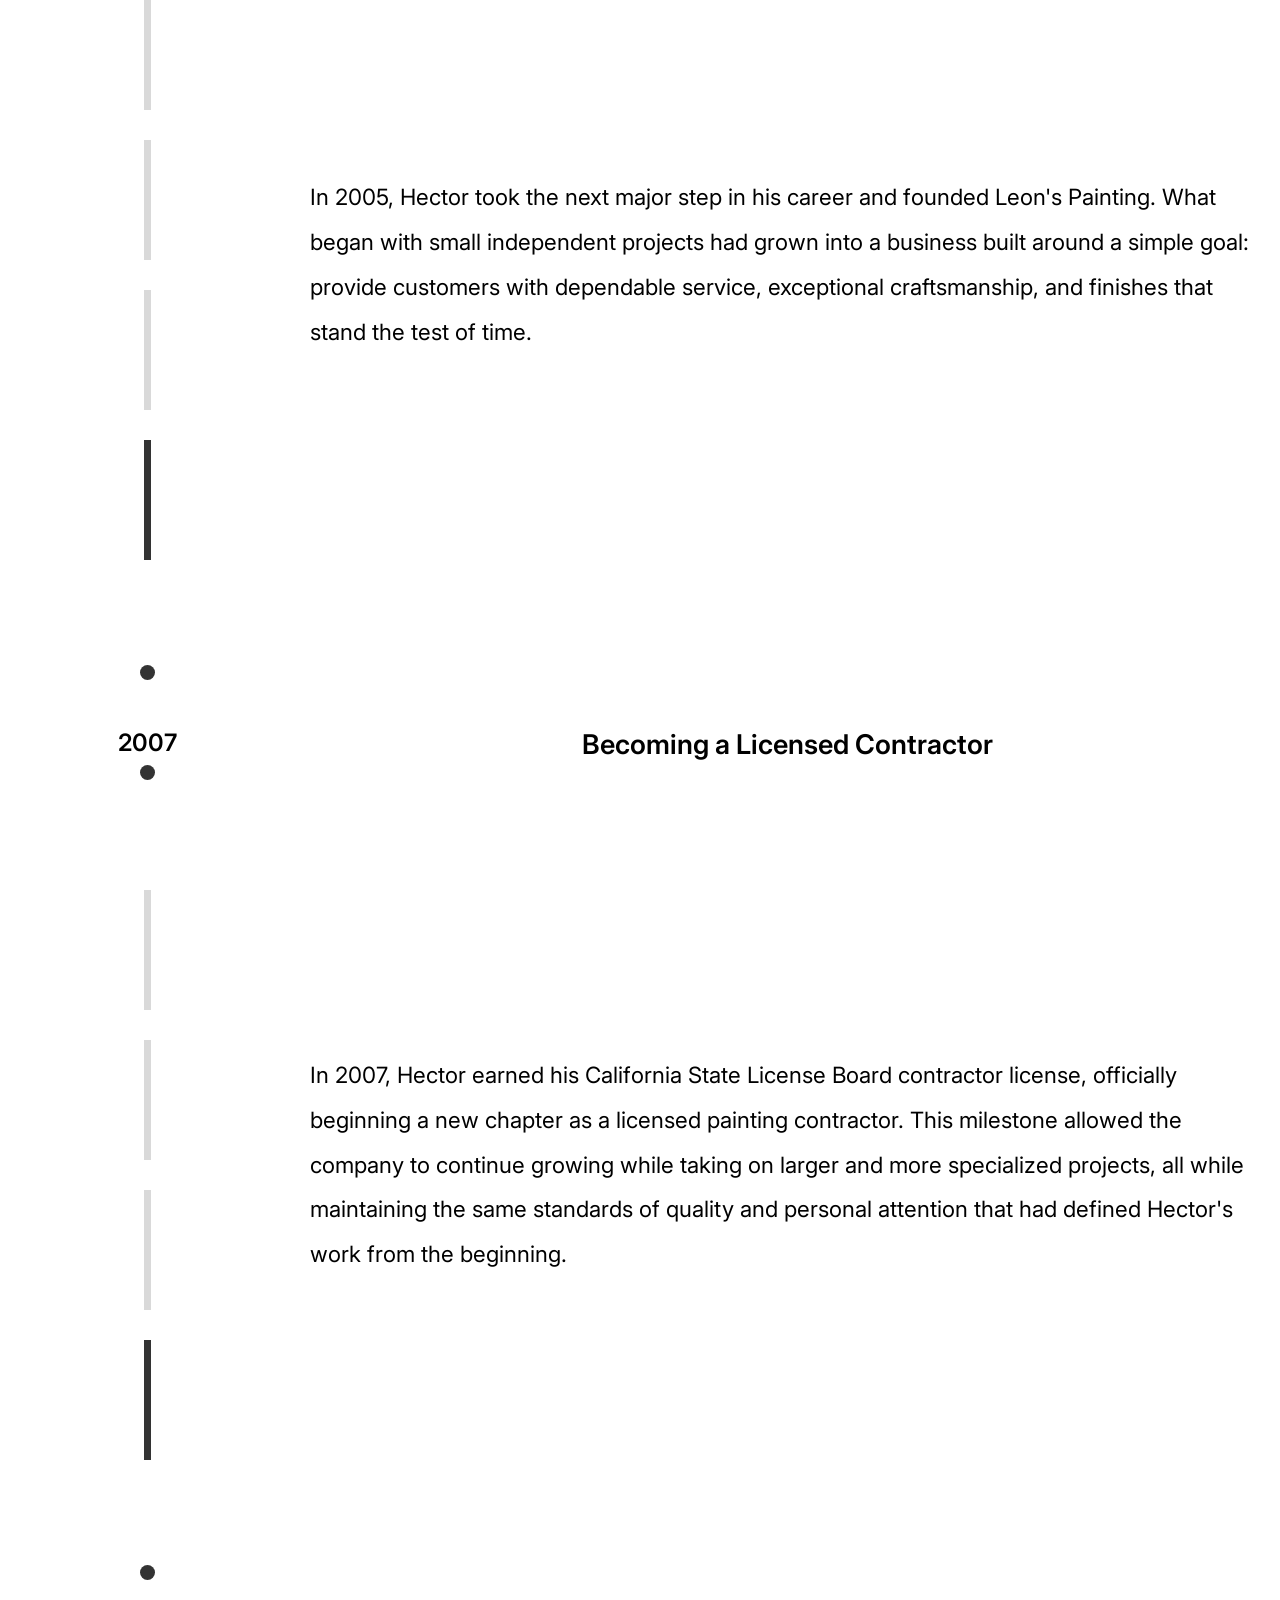
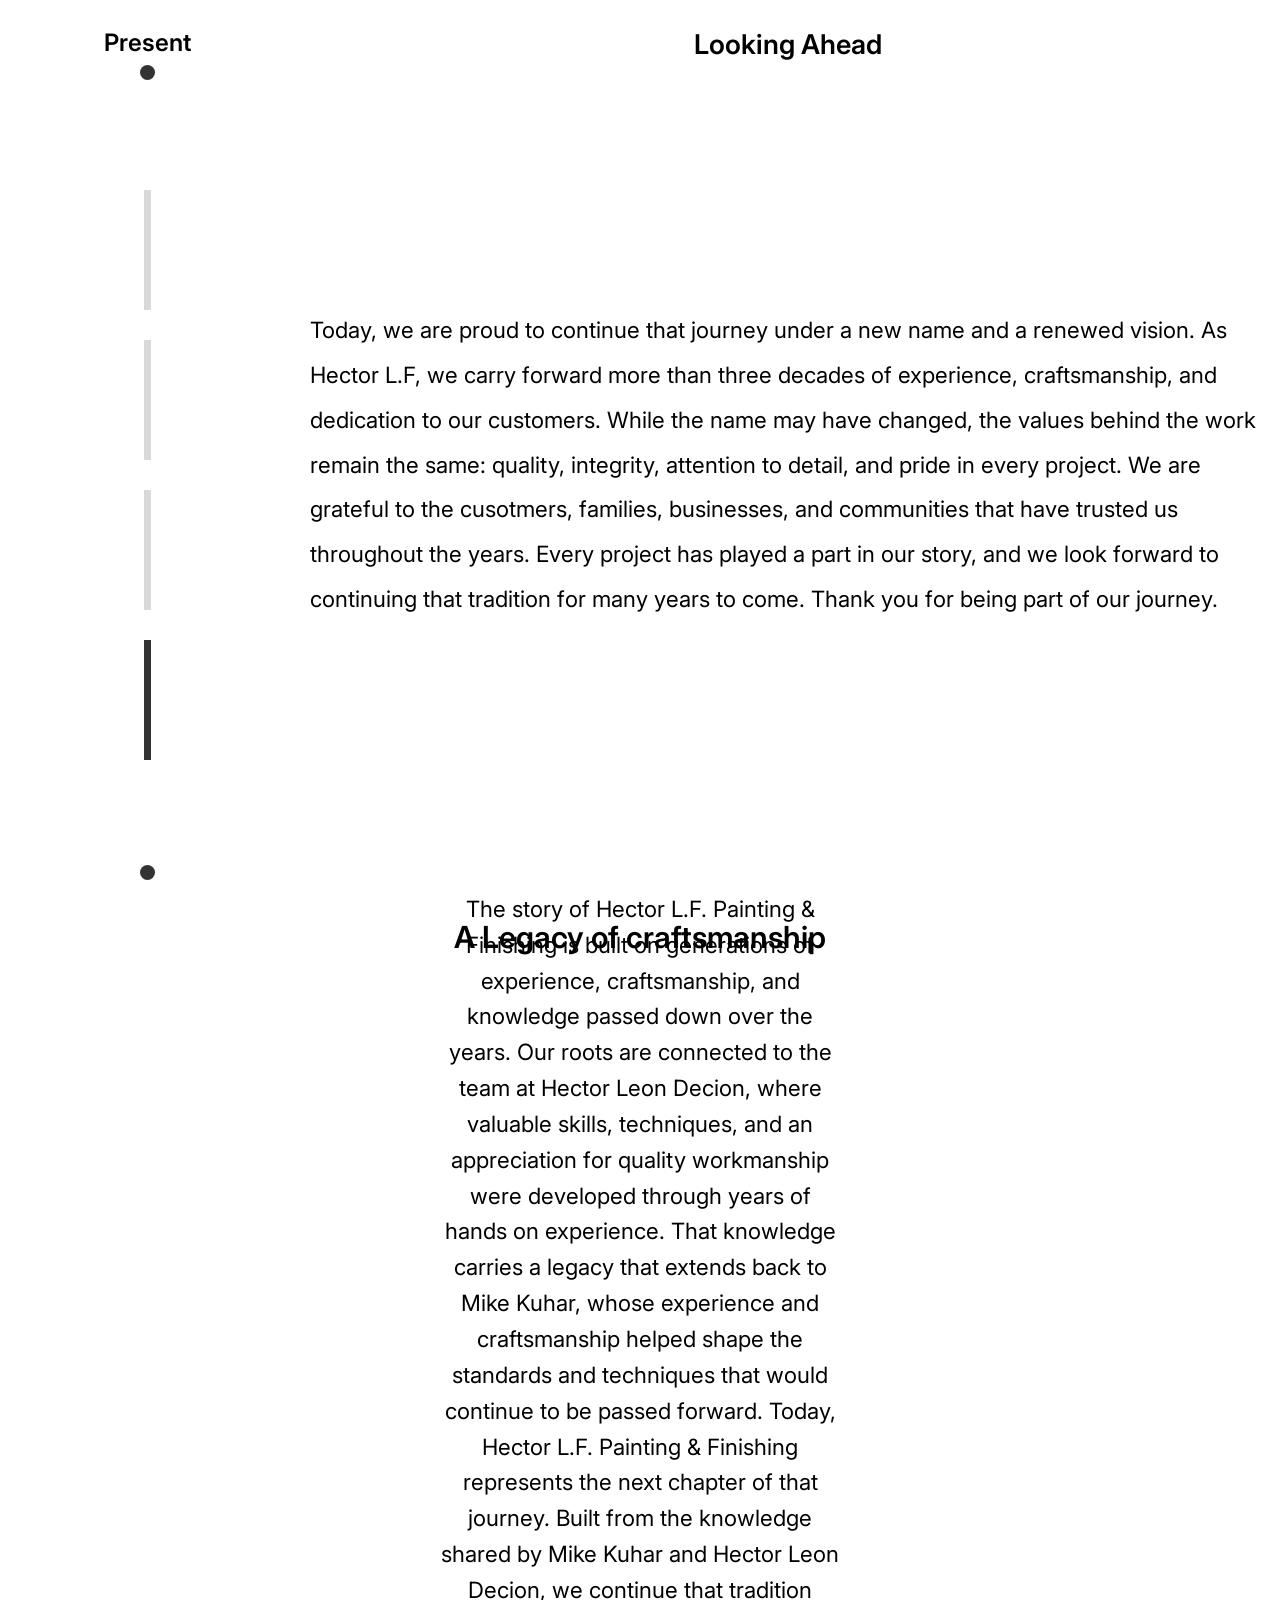
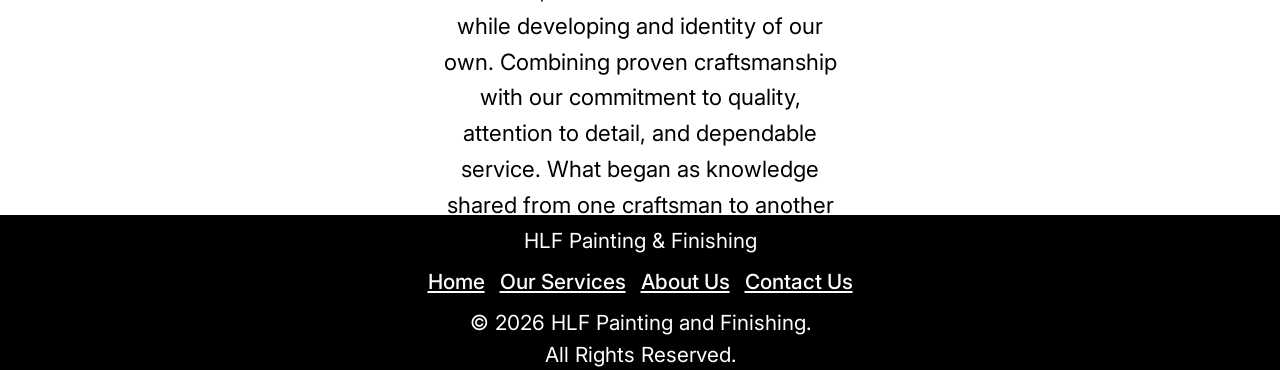
==== commit 161ceafa: "Fixed width and font size for new about us section." ====
--- a/aboutus.html
+++ b/aboutus.html
@@ -116,15 +116,15 @@
                 <h3>Looking Ahead</h3>
                 <p>Today, we are proud to continue that journey under a new name and a renewed vision. As Hector L.F, we carry forward more than three decades of experience, craftsmanship, and dedication to our customers. While the name may have changed, the values behind the work remain the same: quality, integrity, attention to detail, and pride in every project. We are grateful to the cusotmers, families, businesses, and communities that have trusted us throughout the years. Every project has played a part in our story, and we look forward to continuing that tradition for many years to come. Thank you for being part of our journey.</p>
             </section>
+        </section>
 
-            <section class="legacy">
+        <section class="legacy">
                 <h2>A Legacy of craftsmanship</h2>
 
                 <div class="legacy-description">
                     <p>The story of Hector L.F. Painting & Finishing is built on generations of experience, craftsmanship, and knowledge passed down over the years. Our roots are connected to the team at Hector Leon Decion, where valuable skills, techniques, and an appreciation for quality workmanship were developed through years of hands on experience. That knowledge carries a legacy that extends back to Mike Kuhar, whose experience and craftsmanship helped shape the standards and techniques that would continue to be passed forward. Today, Hector L.F. Painting & Finishing represents the next chapter of that journey. Built from the knowledge shared by Mike Kuhar and Hector Leon Decion, we continue that tradition while developing and identity of our own. Combining proven craftsmanship with our commitment to quality, attention to detail, and dependable service. What began as knowledge shared from one craftsman to another has grown into a foundation we are proud to carry forward with every project.</p>
                 </div>
             </section>
-        </section>
     </main>
 
     <footer>
--- a/about.css
+++ b/about.css
@@ -254,6 +254,8 @@
   flex-direction: column;
   align-items: center;
   height: 100svh;
+  width: 100%;
+  grid-row: 2;
 }
 
 .legacy-description {
@@ -262,7 +264,11 @@
   text-align: center;
   justify-content: center;
   align-items: center;
-  line-height: 2;
+  line-height: 1.6;
+  width: 90%;
+  max-width: 330px;
+  font-size: 1rem;
+  height: 100%;
 }
 
 /* FOOTER */
@@ -306,6 +312,12 @@
 
 /* MEDIA QUERIES */
 
+@media (min-width: 414px) {
+  .legacy-description {
+    max-width: 400px;
+  }
+}
+
 @media (min-width: 1024px) {
   header a {
     font-size: 1.3rem;
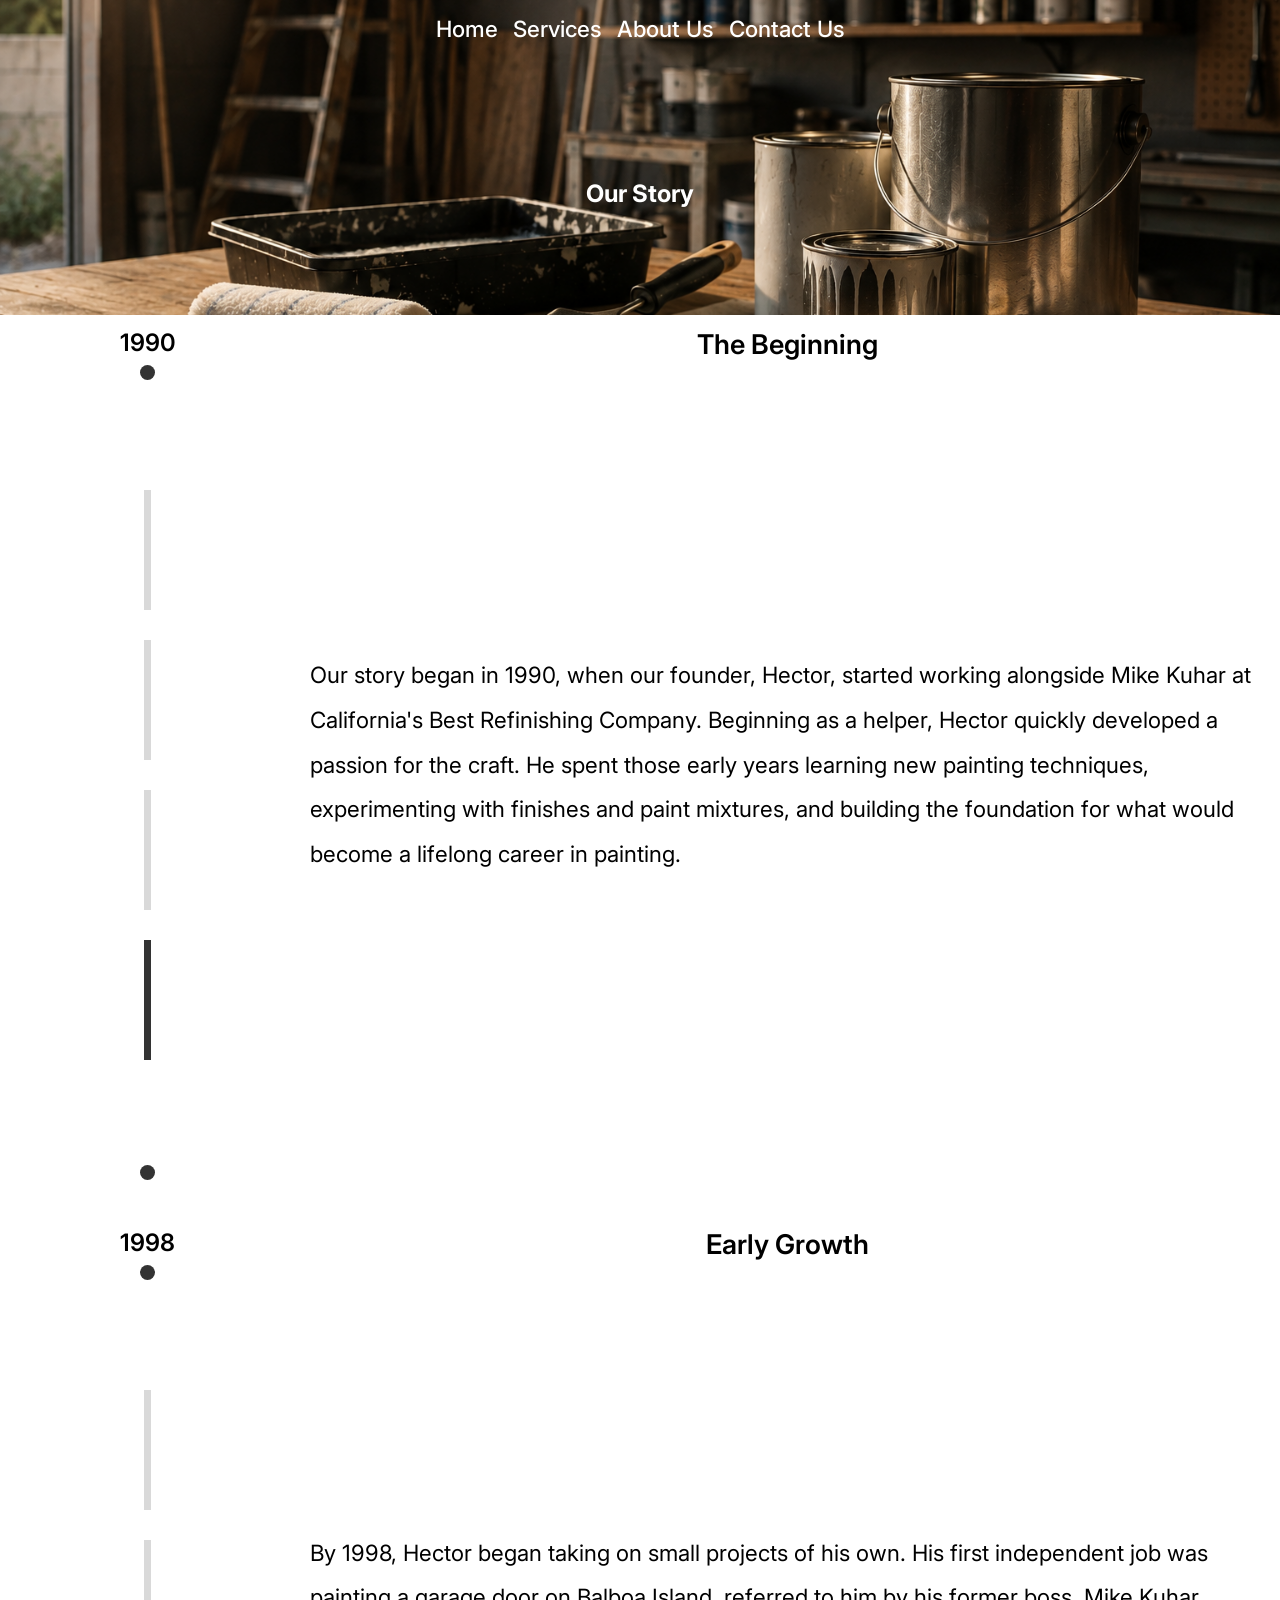
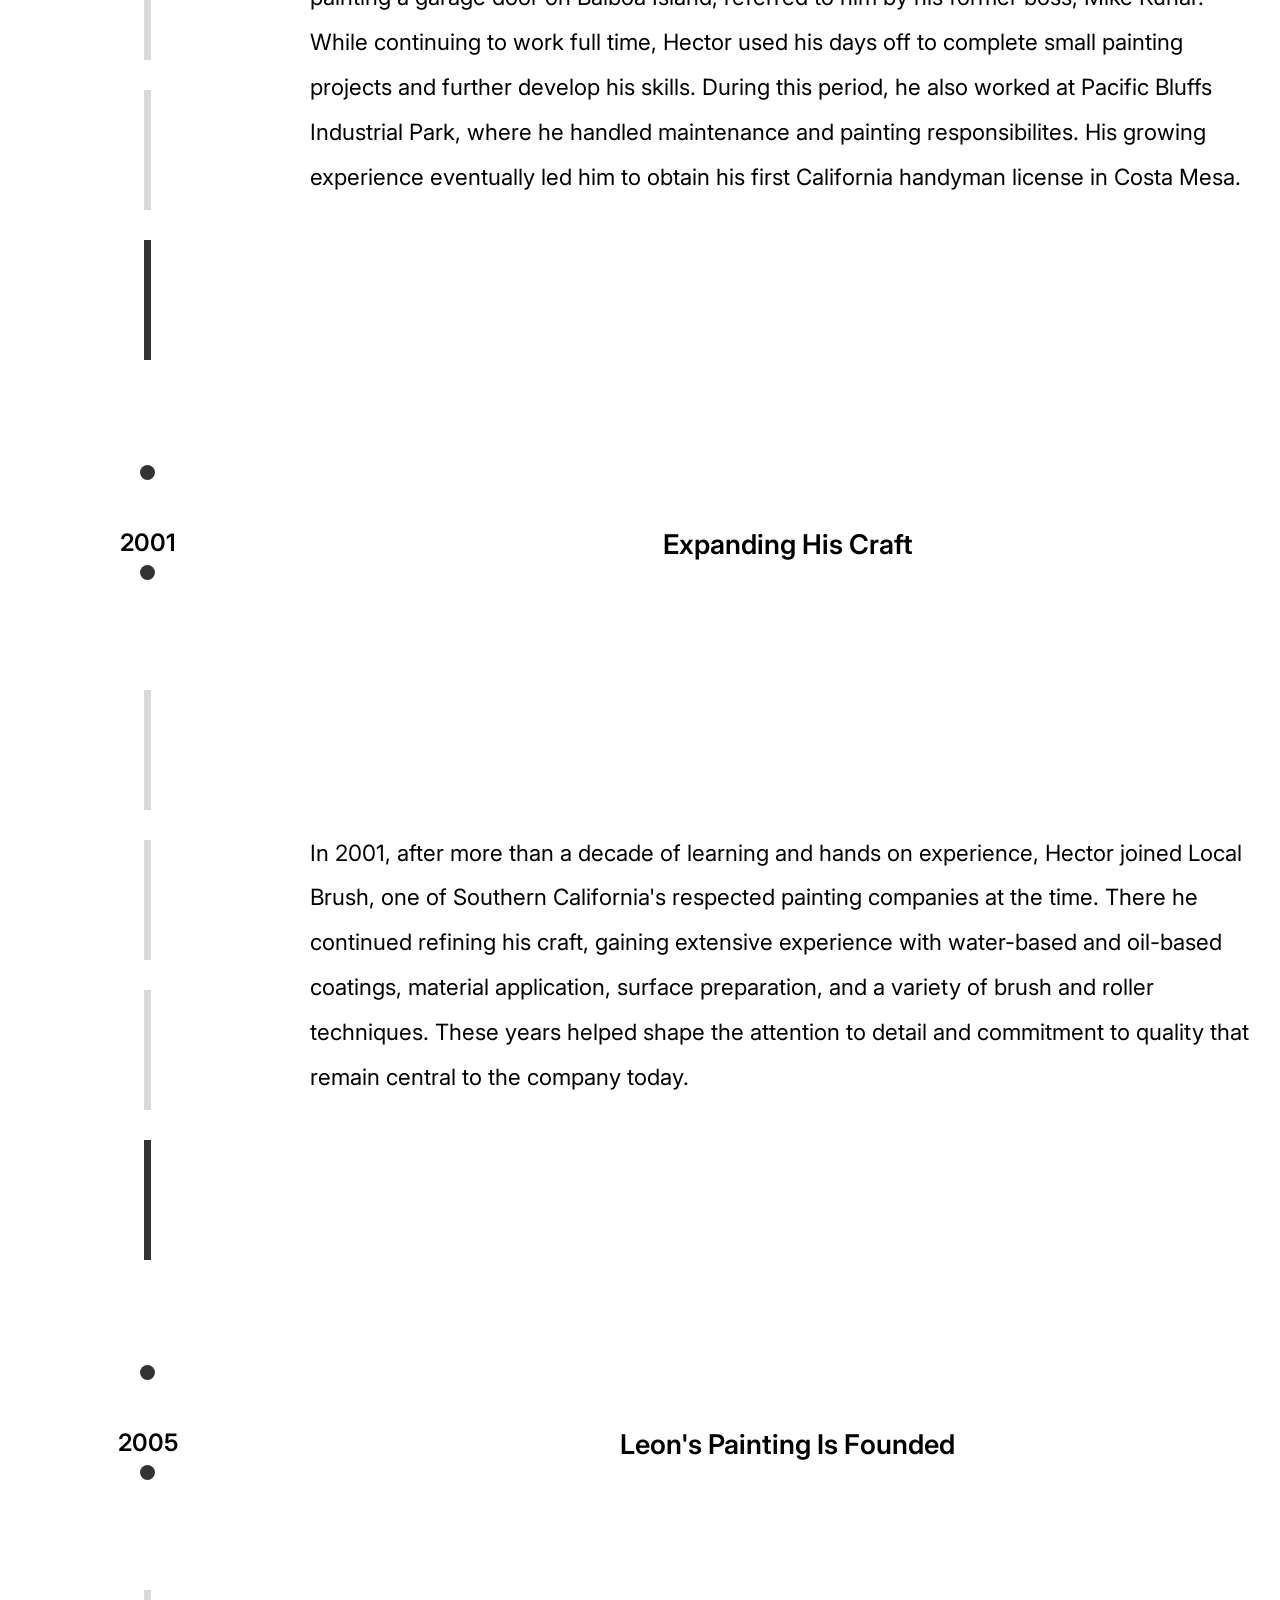
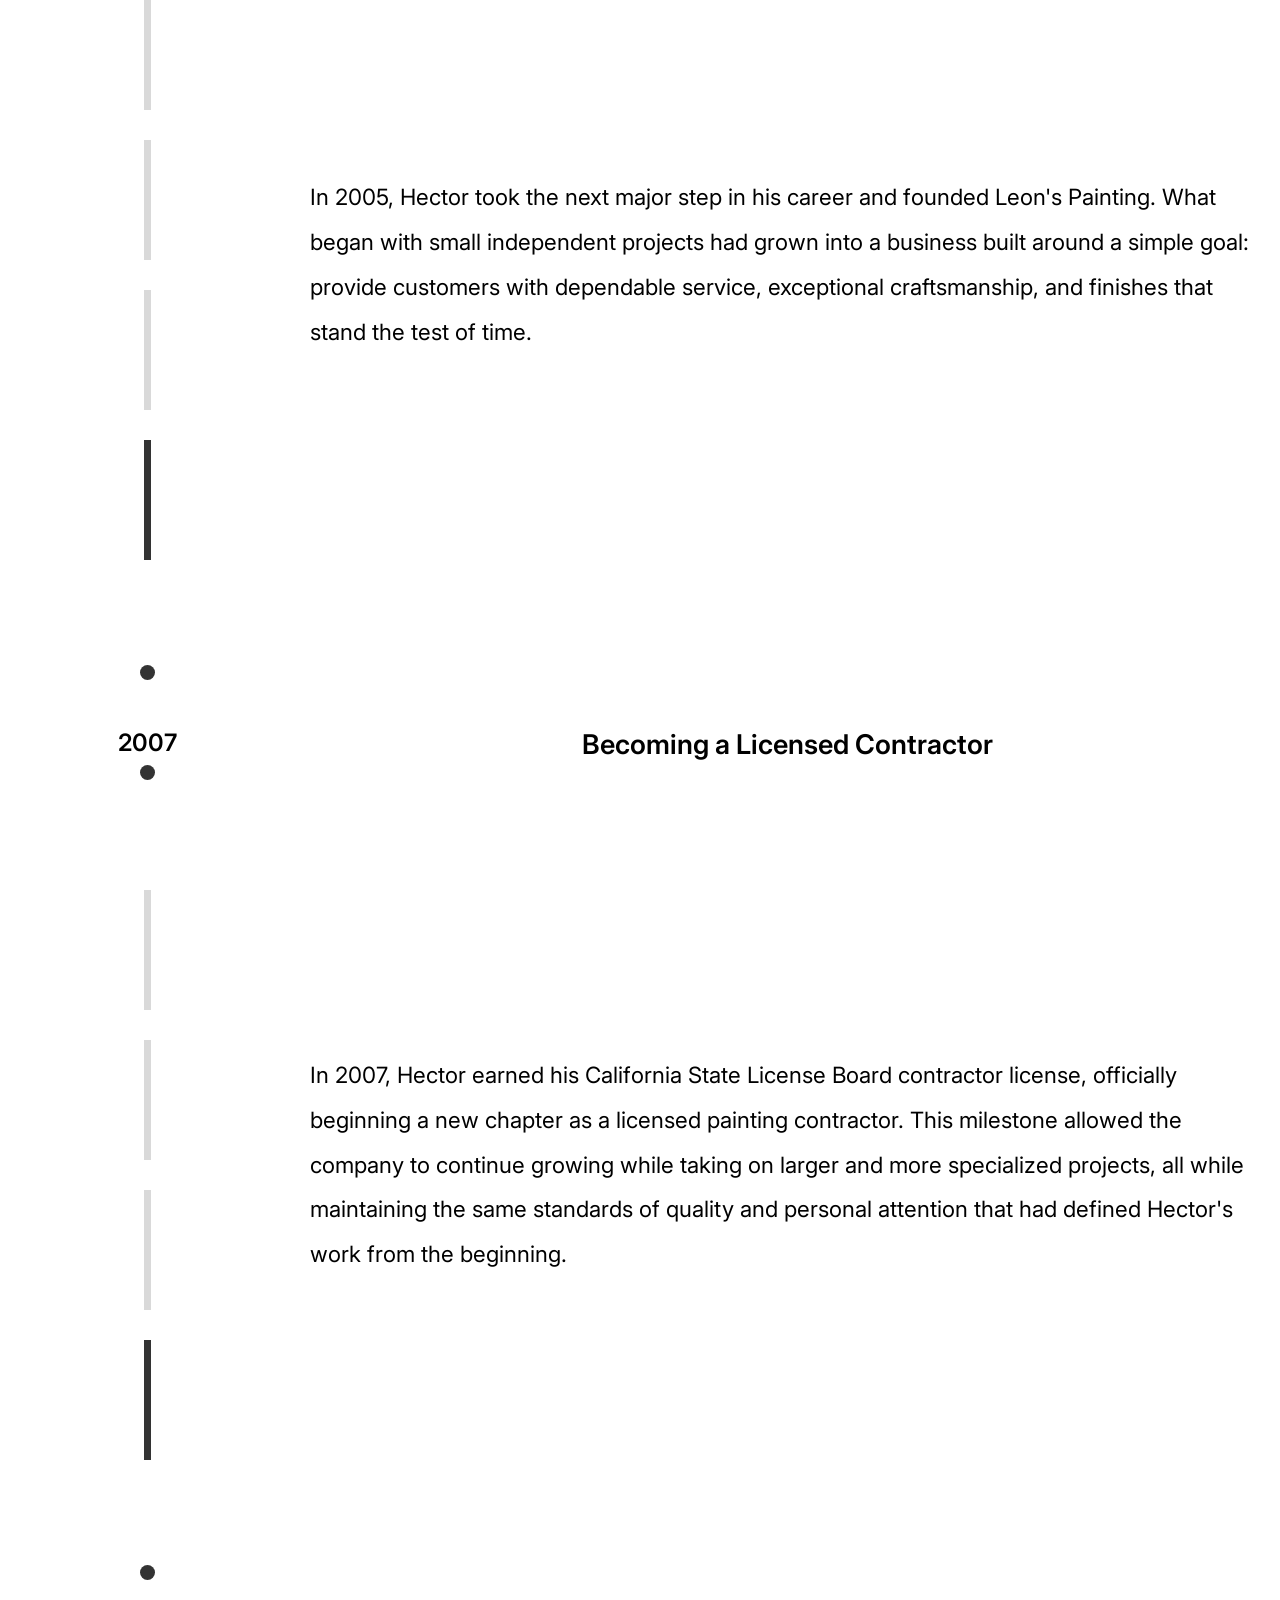
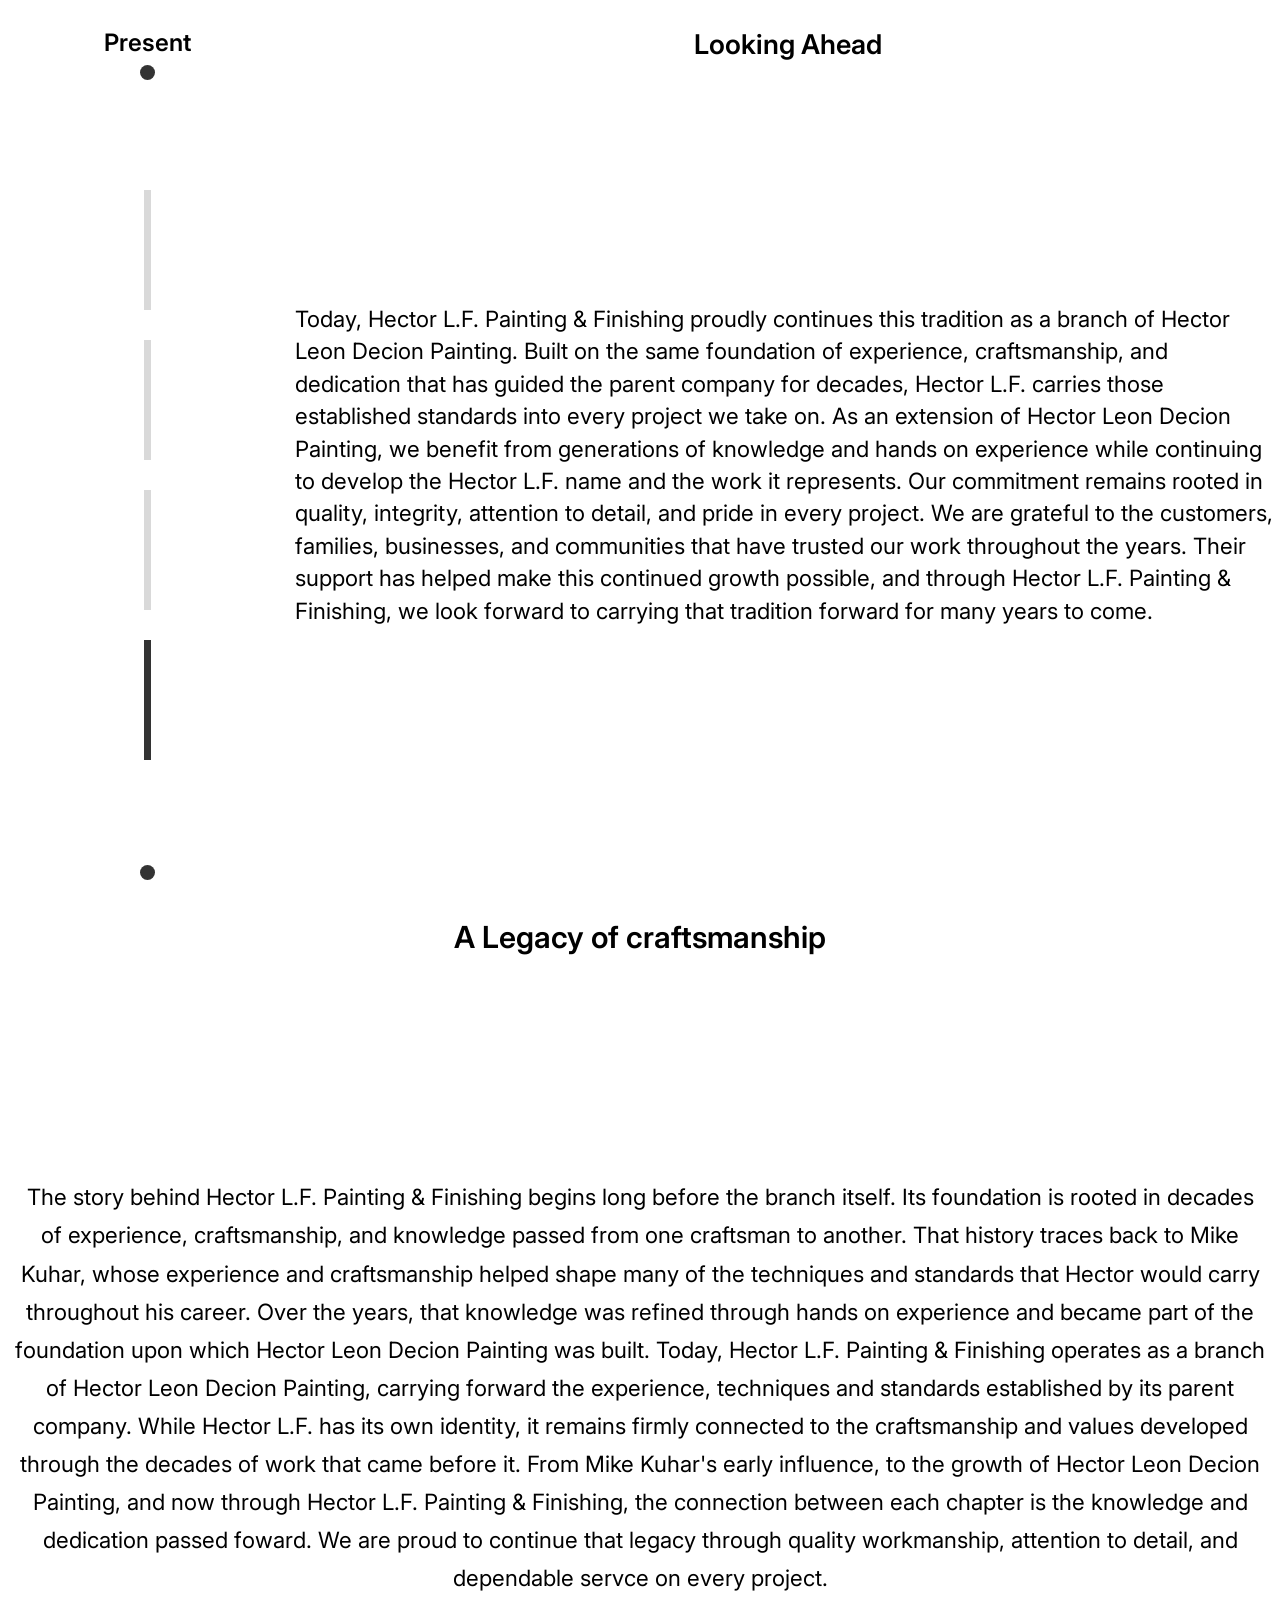
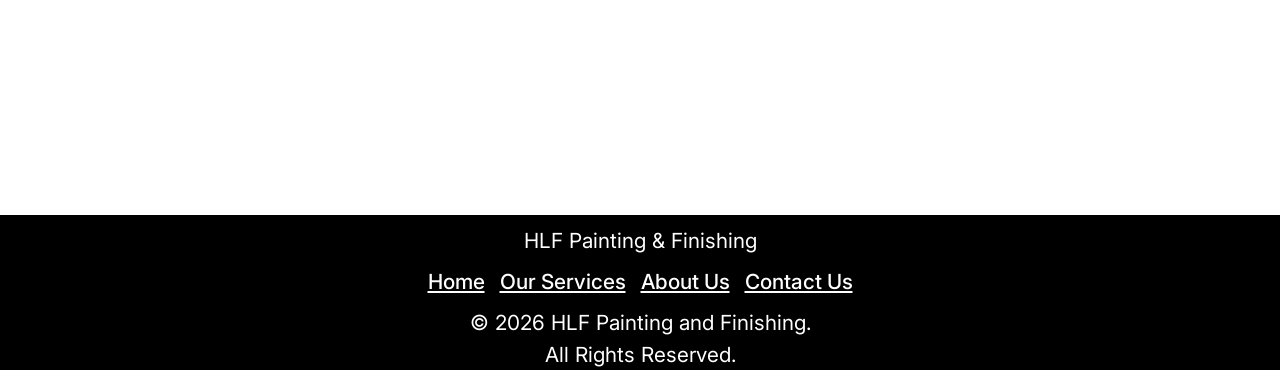
==== commit be1024ba: "about.css git status" ====
--- a/aboutus.html
+++ b/aboutus.html
@@ -114,7 +114,7 @@
                 </div>
                 <div class="circleTwo"></div>
                 <h3>Looking Ahead</h3>
-                <p>Today, we are proud to continue that journey under a new name and a renewed vision. As Hector L.F, we carry forward more than three decades of experience, craftsmanship, and dedication to our customers. While the name may have changed, the values behind the work remain the same: quality, integrity, attention to detail, and pride in every project. We are grateful to the cusotmers, families, businesses, and communities that have trusted us throughout the years. Every project has played a part in our story, and we look forward to continuing that tradition for many years to come. Thank you for being part of our journey.</p>
+                <p class="looking-ahead-description">Today, Hector L.F. Painting & Finishing proudly continues this tradition as a branch of Hector Leon Decion Painting. Built on the same foundation of experience, craftsmanship, and dedication that has guided the parent company for decades, Hector L.F. carries those established standards into every project we take on. As an extension of Hector Leon Decion Painting, we benefit from generations of knowledge and hands on experience while continuing to develop the Hector L.F. name and the work it represents. Our commitment remains rooted in quality, integrity, attention to detail, and pride in every project. We are grateful to the customers, families, businesses, and communities that have trusted our work throughout the years. Their support has helped make this continued growth possible, and through Hector L.F. Painting & Finishing, we look forward to carrying that tradition forward for many years to come.</p>
             </section>
         </section>
 
@@ -122,7 +122,7 @@
                 <h2>A Legacy of craftsmanship</h2>
 
                 <div class="legacy-description">
-                    <p>The story of Hector L.F. Painting & Finishing is built on generations of experience, craftsmanship, and knowledge passed down over the years. Our roots are connected to the team at Hector Leon Decion, where valuable skills, techniques, and an appreciation for quality workmanship were developed through years of hands on experience. That knowledge carries a legacy that extends back to Mike Kuhar, whose experience and craftsmanship helped shape the standards and techniques that would continue to be passed forward. Today, Hector L.F. Painting & Finishing represents the next chapter of that journey. Built from the knowledge shared by Mike Kuhar and Hector Leon Decion, we continue that tradition while developing and identity of our own. Combining proven craftsmanship with our commitment to quality, attention to detail, and dependable service. What began as knowledge shared from one craftsman to another has grown into a foundation we are proud to carry forward with every project.</p>
+                    <p>The story behind Hector L.F. Painting & Finishing begins long before the branch itself. Its foundation is rooted in decades of experience, craftsmanship, and knowledge passed from one craftsman to another. That history traces back to Mike Kuhar, whose experience and craftsmanship helped shape many of the techniques and standards that Hector would carry throughout his career. Over the years, that knowledge was refined through hands on experience and became part of the foundation upon which Hector Leon Decion Painting was built. Today, Hector L.F. Painting & Finishing operates as a branch of Hector Leon Decion Painting, carrying forward the experience, techniques and standards established by its parent company. While Hector L.F. has its own identity, it remains firmly connected to the craftsmanship and values developed through the decades of work that came before it. From Mike Kuhar's early influence, to the growth of Hector Leon Decion Painting, and now through Hector L.F. Painting & Finishing, the connection between each chapter is the knowledge and dedication passed foward. We are proud to continue that legacy through quality workmanship, attention to detail, and dependable servce on every project.</p>
                 </div>
             </section>
     </main>
--- a/about.css
+++ b/about.css
@@ -187,6 +187,12 @@
   padding: 15px;
 }
 
+.timeline-item .looking-ahead-description {
+  line-height: 1.45;
+  padding: 0;
+  text-align: left;
+}
+
 .active {
   animation: goUp 1s ease-in-out;
 }
@@ -264,9 +270,8 @@
   text-align: center;
   justify-content: center;
   align-items: center;
-  line-height: 1.6;
-  width: 90%;
-  max-width: 330px;
+  line-height: 1.4;
+  width: 330px;
   font-size: 1rem;
   height: 100%;
 }
@@ -314,7 +319,14 @@
 
 @media (min-width: 414px) {
   .legacy-description {
-    max-width: 400px;
+    width: 400px;
+  }
+}
+
+@media (min-width: 650px) {
+  .legacy-description {
+    width: 100%;
+    padding: 15px;
   }
 }
 
@@ -332,7 +344,10 @@
   }
 
   .legacy-description {
-    font-size: 1.2rem;
+    font-size: 1.5rem;
+    width: 100%;
+    padding: 15px;
+    line-height: 1.7;
   }
 
   footer p {
@@ -363,6 +378,11 @@
 
   .legacy-description {
     font-size: 1.4rem;
+    width: 100%;
+  }
+
+  .legacy-description p {
+    width: 100%;
   }
 
   footer p {
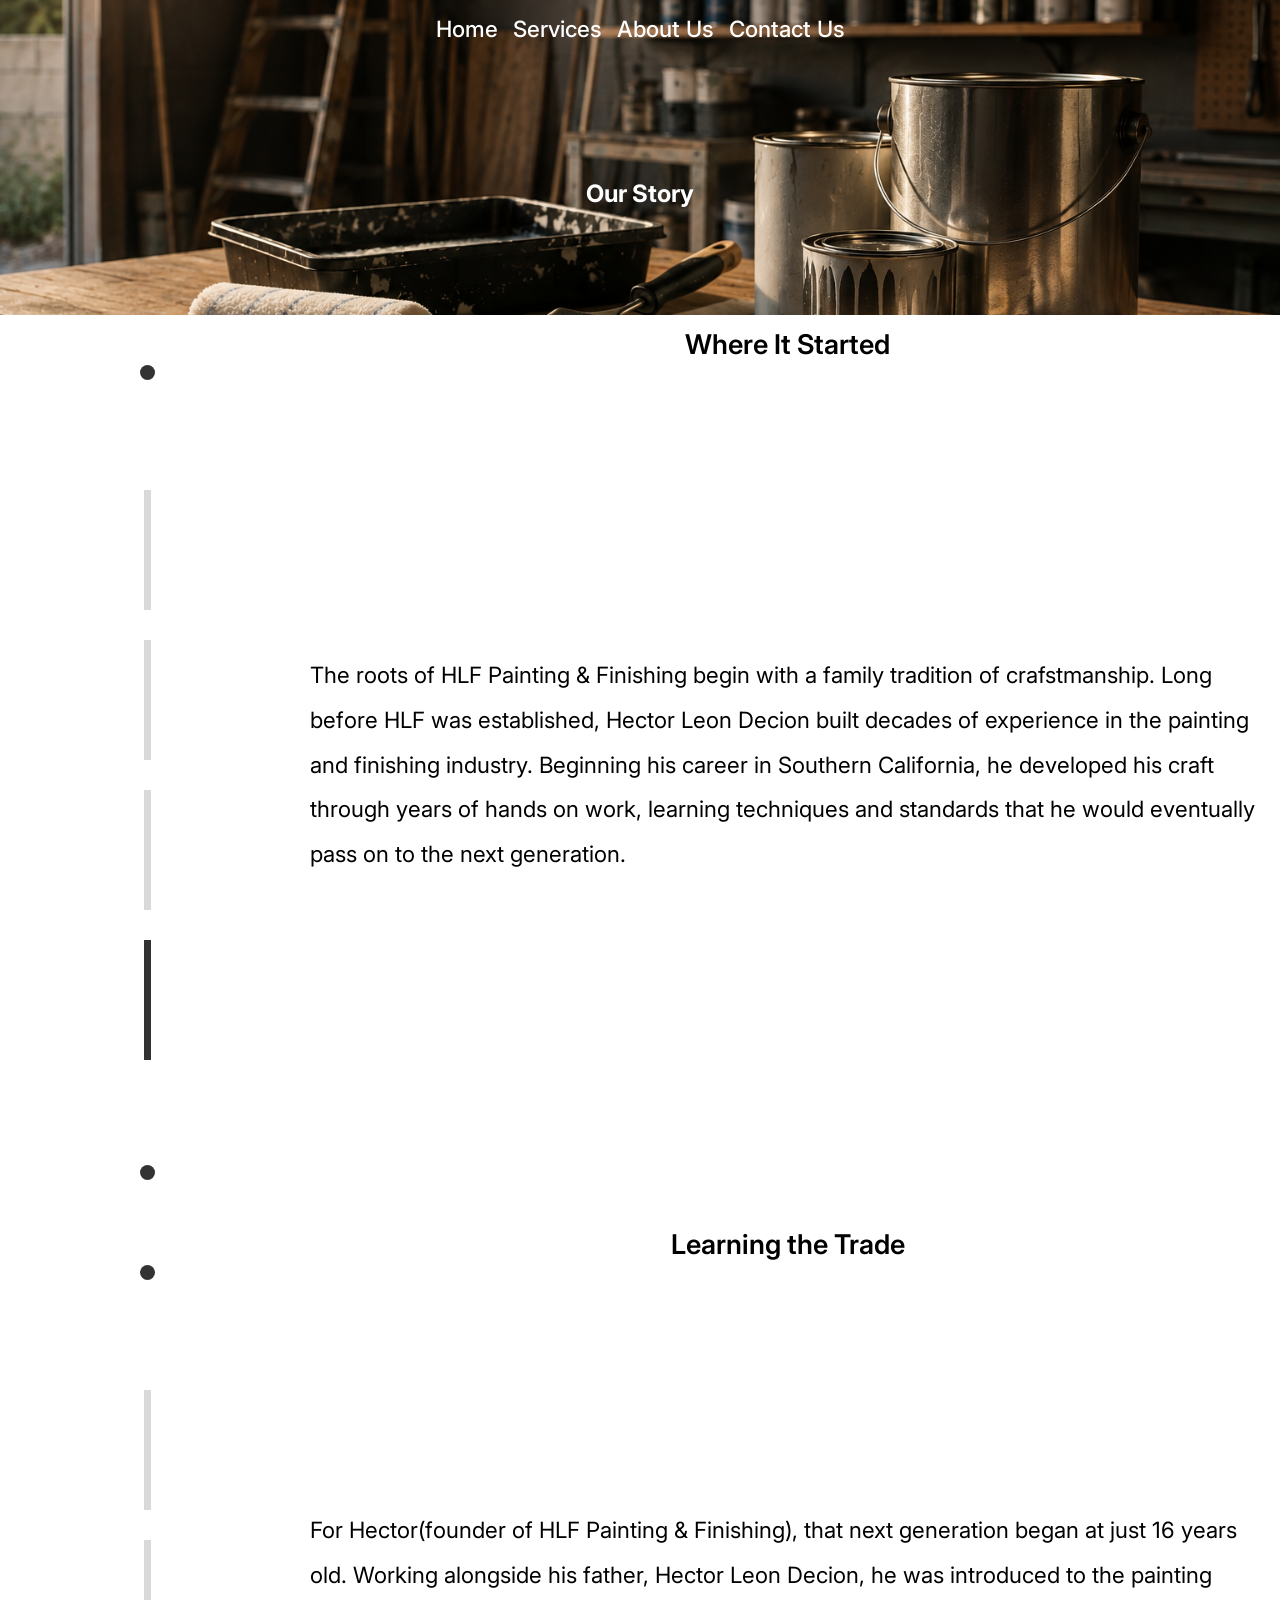
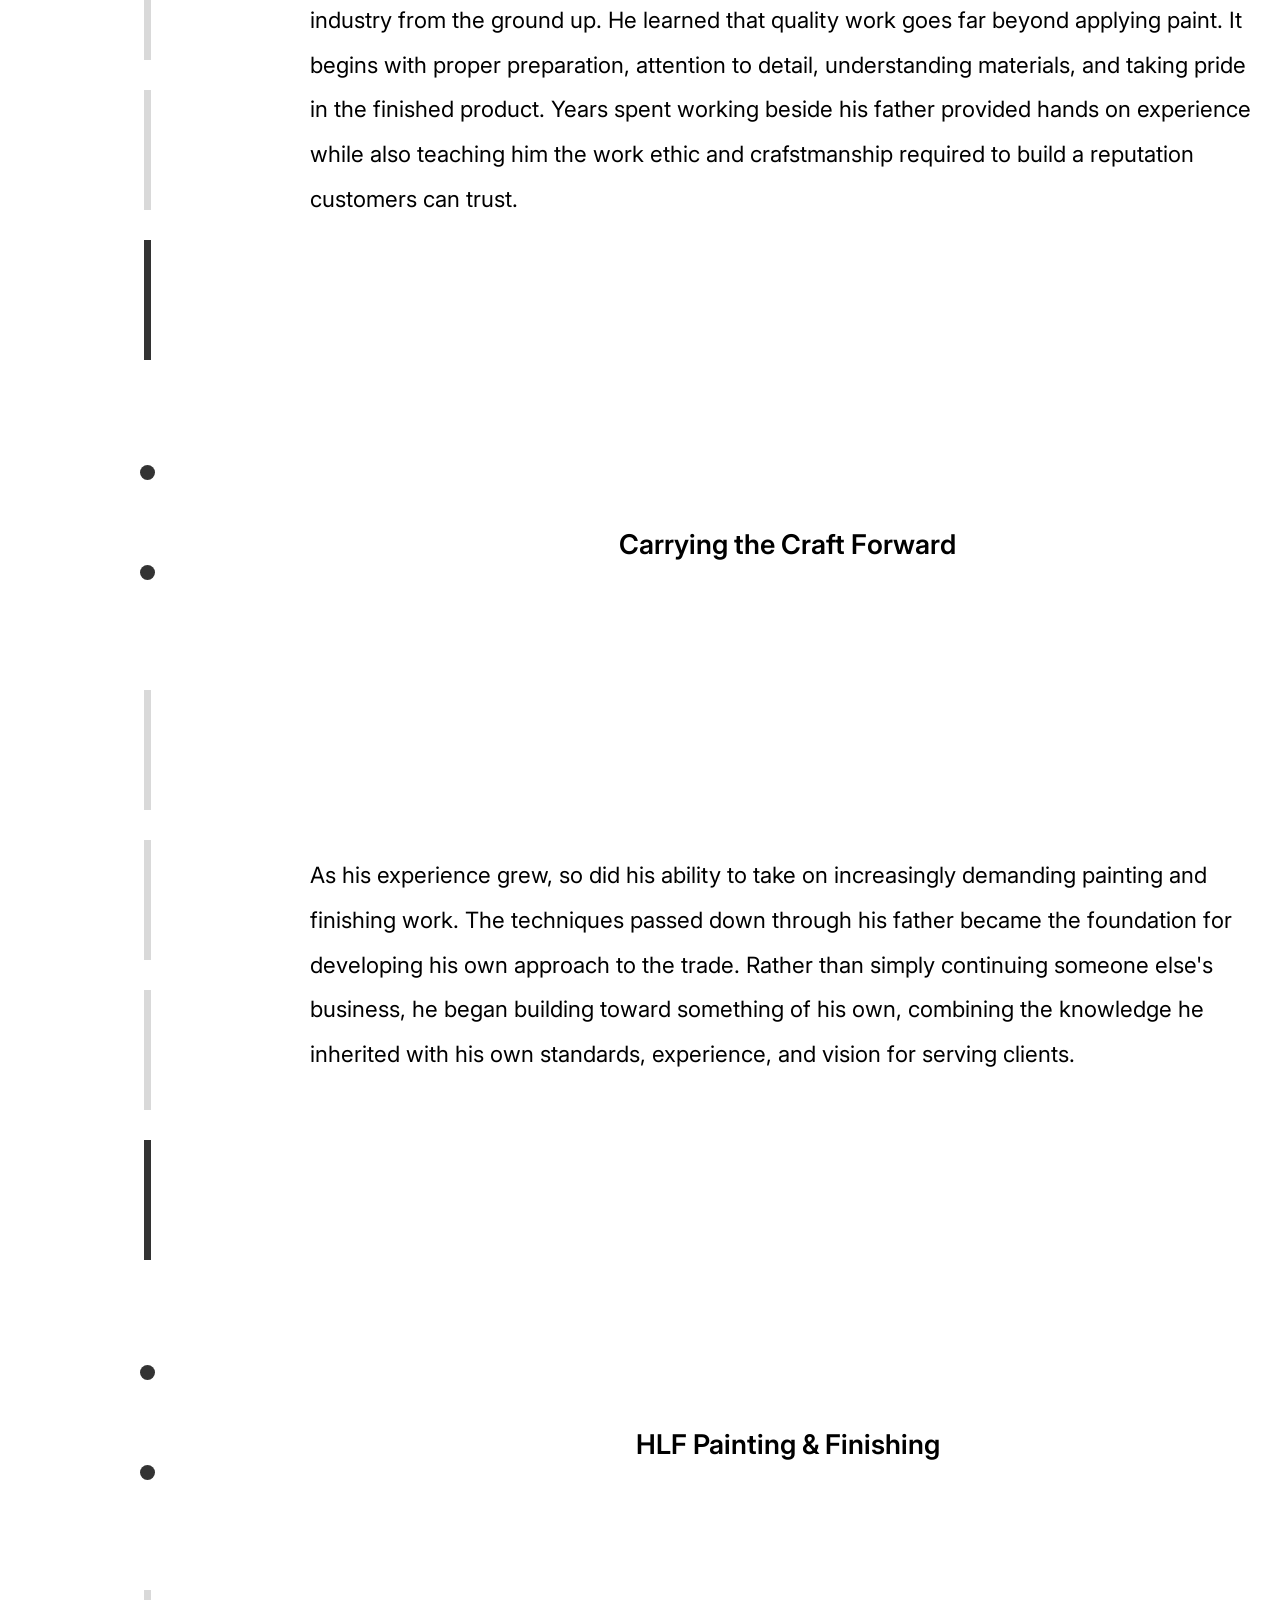
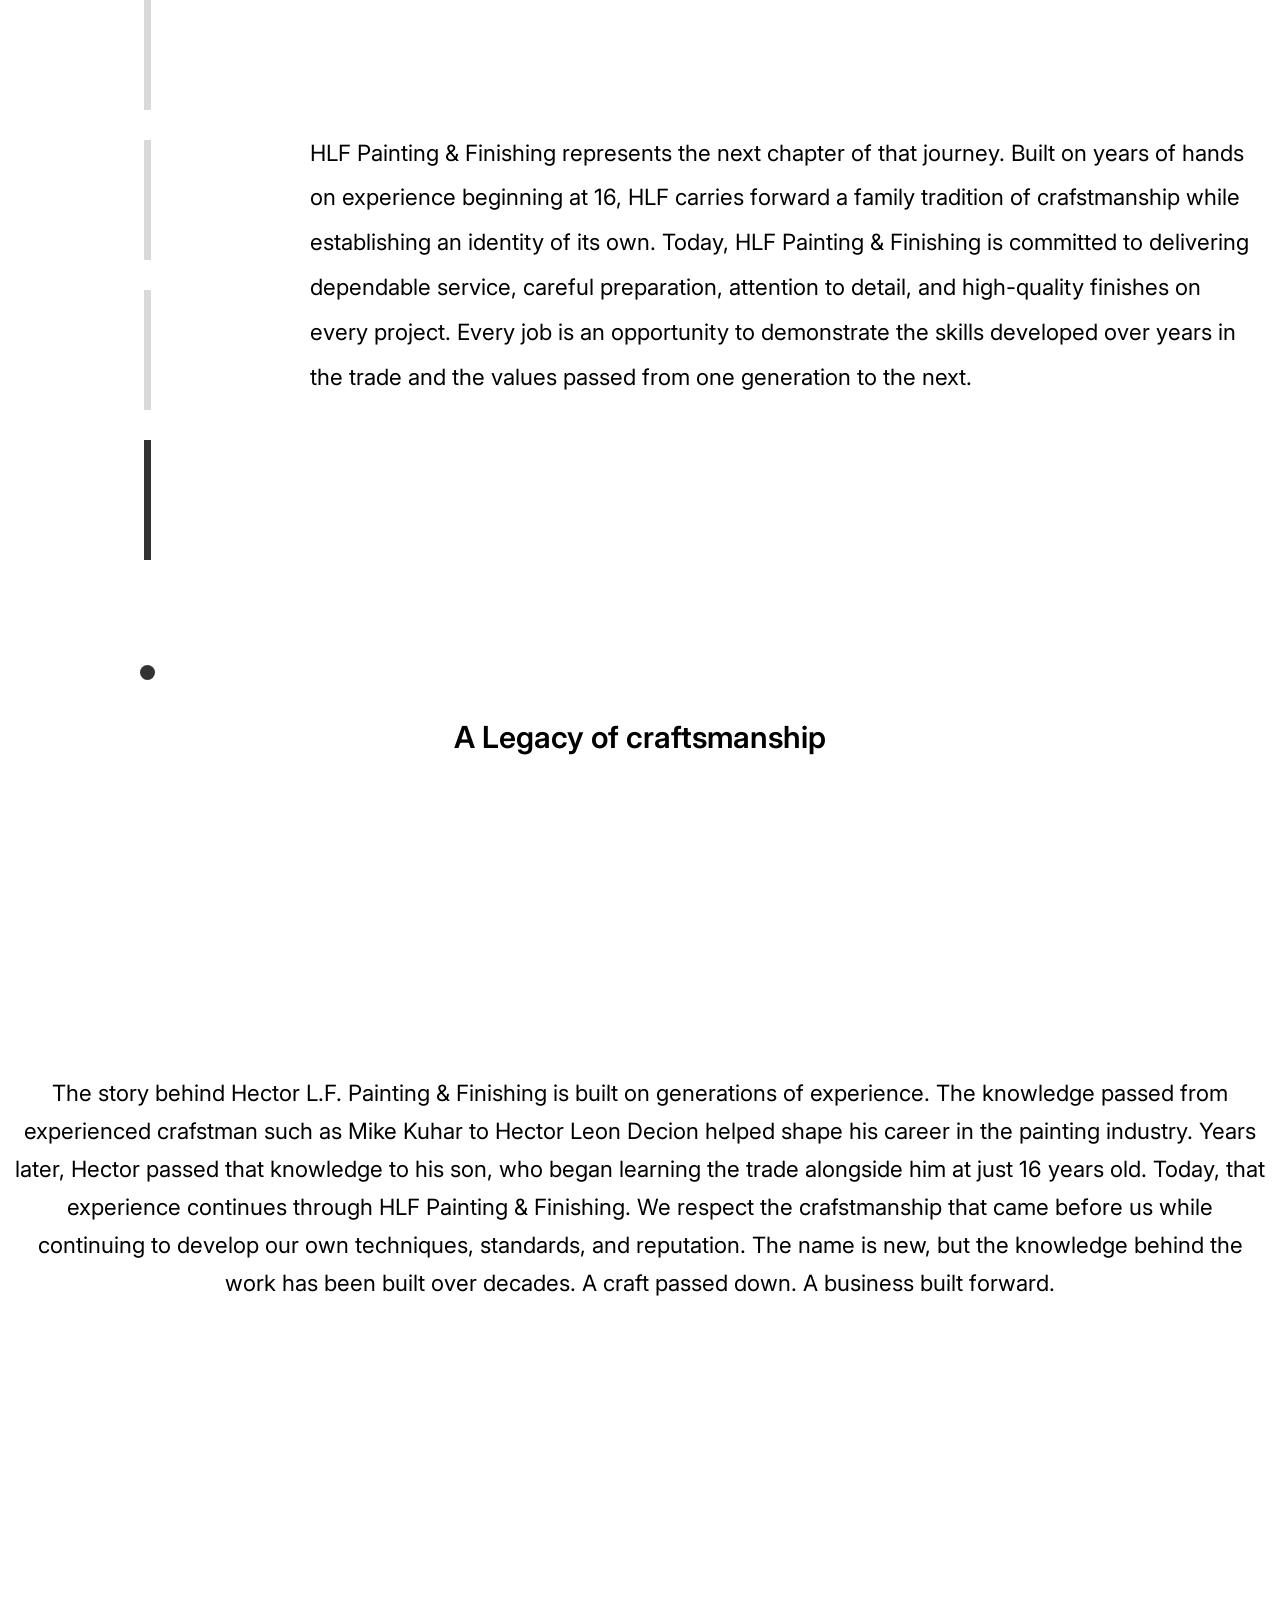
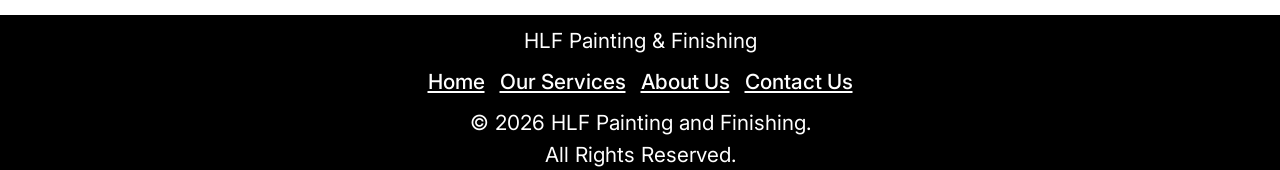
==== commit b70068c3: "Updated content in About Us Page." ====
--- a/aboutus.html
+++ b/aboutus.html
@@ -31,7 +31,7 @@
     <main>
         <section class="our-story">
             <section class="timeline-item first-item">
-                <h2>1990</h2>
+                <!-- <h2>1990</h2> -->
                 <div class="circle first-circle"></div>
                 <div class="rectangle">
                     <div class="line rectOne"></div>
@@ -40,12 +40,12 @@
                     <div class="line rectFour"></div>
                 </div>
                 <div class="circleTwo"></div>
-                <h3>The Beginning</h3>
-                <p>Our story began in 1990, when our founder, Hector, started working alongside Mike Kuhar at California's Best Refinishing Company. Beginning as a helper, Hector quickly developed a passion for the craft. He spent those early years learning new painting techniques, experimenting with finishes and paint mixtures, and building the foundation for what would become a lifelong career in painting.</p>
+                <h3>Where It Started</h3>
+                <p>The roots of HLF Painting & Finishing begin with a family tradition of crafstmanship. Long before HLF was established, Hector Leon Decion built decades of experience in the painting and finishing industry. Beginning his career in Southern California, he developed his craft through years of hands on work, learning techniques and standards that he would eventually pass on to the next generation.</p>
             </section>
 
             <section class="timeline-item">
-                <h2>1998</h2>
+                <!-- <h2>1998</h2> -->
                 <div class="circle"></div>
                 <div class="rectangle">
                     <div class="line rectOne"></div>
@@ -54,12 +54,12 @@
                     <div class="line rectFour"></div>
                 </div>
                 <div class="circleTwo"></div>
-                <h3>Early Growth</h3>
-                <p>By 1998, Hector began taking on small projects of his own. His first independent job was painting a garage door on Balboa Island, referred to him by his former boss, Mike Kuhar. While continuing to work full time, Hector used his days off to complete small painting projects and further develop his skills. During this period, he also worked at Pacific Bluffs Industrial Park, where he handled maintenance and painting responsibilites. His growing experience eventually led him to obtain his first California handyman license in Costa Mesa.</p>
+                <h3>Learning the Trade</h3>
+                <p>For Hector(founder of HLF Painting & Finishing), that next generation began at just 16 years old. Working alongside his father, Hector Leon Decion, he was introduced to the painting industry from the ground up. He learned that quality work goes far beyond applying paint. It begins with proper preparation, attention to detail, understanding materials, and taking pride in the finished product. Years spent working beside his father provided hands on experience while also teaching him the work ethic and crafstmanship required to build a reputation customers can trust.</p>
             </section>
 
             <section class="timeline-item">
-                <h2>2001</h2>
+                <!-- <h2>2001</h2> -->
                 <div class="circle"></div>
                 <div class="rectangle">
                     <div class="line rectOne"></div>
@@ -68,12 +68,12 @@
                     <div class="line rectFour"></div>
                 </div>
                 <div class="circleTwo"></div>
-                <h3>Expanding His Craft</h3>
-                <p>In 2001, after more than a decade of learning and hands on experience, Hector joined Local Brush, one of Southern California's respected painting companies at the time. There he continued refining his craft, gaining extensive experience with water-based and oil-based coatings, material application, surface preparation, and a variety of brush and roller techniques. These years helped shape the attention to detail and commitment to quality that remain central to the company today.</p>
+                <h3>Carrying the Craft Forward</h3>
+                <p>As his experience grew, so did his ability to take on increasingly demanding painting and finishing work. The techniques passed down through his father became the foundation for developing his own approach to the trade. Rather than simply continuing someone else's business, he began building toward something of his own, combining the knowledge he inherited with his own standards, experience, and vision for serving clients.</p>
             </section>
 
             <section class="timeline-item">
-                <h2>2005</h2>
+                <!-- <h2>2005</h2> -->
                 <div class="circle"></div>
                 <div class="rectangle">
                     <div class="line rectOne"></div>
@@ -82,11 +82,11 @@
                     <div class="line rectFour"></div>
                 </div>
                 <div class="circleTwo"></div>
-                <h3>Leon's Painting Is Founded</h3>
-                <p>In 2005, Hector took the next major step in his career and founded Leon's Painting. What began with small independent projects had grown into a business built around a simple goal: provide customers with dependable service, exceptional craftsmanship, and finishes that stand the test of time.</p>
+                <h3>HLF Painting & Finishing</h3>
+                <p>HLF Painting & Finishing represents the next chapter of that journey. Built on years of hands on experience beginning at 16, HLF carries forward a family tradition of crafstmanship while establishing an identity of its own. Today, HLF Painting & Finishing is committed to delivering dependable service, careful preparation, attention to detail, and high-quality finishes on every project. Every job is an opportunity to demonstrate the skills developed over years in the trade and the values passed from one generation to the next.</p>
             </section>
 
-            <section class="timeline-item">
+            <!-- <section class="timeline-item">
                 <h2>2007</h2>
                 <div class="circle"></div>
                 <div class="rectangle">
@@ -101,9 +101,9 @@
 
                 <h3>Expanding Our Capabilities</h3>
                 <p>That same year, and opportunity arose to aquire a dedicated shop equipped with professional spray booths. The new facility opened the door to more specialized finishing work and allowed the company to achieve a higher level of consistency, precision, and craftsmanship. From detailed wood finishes to larger painting projects, the shop became an important part of the company's ability to deliver high-quality results.</p>
-            </section>
+            </section> -->
 
-            <section class="timeline-item">
+            <!-- <section class="timeline-item">
                 <h2>Present</h2>
                 <div class="circle"></div>
                 <div class="rectangle last-rectangle">
@@ -114,17 +114,17 @@
                 </div>
                 <div class="circleTwo"></div>
                 <h3>Looking Ahead</h3>
-                <p class="looking-ahead-description">Today, Hector L.F. Painting & Finishing proudly continues this tradition as a branch of Hector Leon Decion Painting. Built on the same foundation of experience, craftsmanship, and dedication that has guided the parent company for decades, Hector L.F. carries those established standards into every project we take on. As an extension of Hector Leon Decion Painting, we benefit from generations of knowledge and hands on experience while continuing to develop the Hector L.F. name and the work it represents. Our commitment remains rooted in quality, integrity, attention to detail, and pride in every project. We are grateful to the customers, families, businesses, and communities that have trusted our work throughout the years. Their support has helped make this continued growth possible, and through Hector L.F. Painting & Finishing, we look forward to carrying that tradition forward for many years to come.</p>
-            </section>
-        </section>
+                <p>Today, we are proud to continue that journey under a new name and a renewed vision. As Hector L.F, we carry forward more than three decades of experience, craftsmanship, and dedication to our customers. While the name may have changed, the values behind the work remain the same: quality, integrity, attention to detail, and pride in every project. We are grateful to the cusotmers, families, businesses, and communities that have trusted us throughout the years. Every project has played a part in our story, and we look forward to continuing that tradition for many years to come. Thank you for being part of our journey.</p>
+            </section> -->
 
-        <section class="legacy">
+            <section class="legacy">
                 <h2>A Legacy of craftsmanship</h2>
 
                 <div class="legacy-description">
-                    <p>The story behind Hector L.F. Painting & Finishing begins long before the branch itself. Its foundation is rooted in decades of experience, craftsmanship, and knowledge passed from one craftsman to another. That history traces back to Mike Kuhar, whose experience and craftsmanship helped shape many of the techniques and standards that Hector would carry throughout his career. Over the years, that knowledge was refined through hands on experience and became part of the foundation upon which Hector Leon Decion Painting was built. Today, Hector L.F. Painting & Finishing operates as a branch of Hector Leon Decion Painting, carrying forward the experience, techniques and standards established by its parent company. While Hector L.F. has its own identity, it remains firmly connected to the craftsmanship and values developed through the decades of work that came before it. From Mike Kuhar's early influence, to the growth of Hector Leon Decion Painting, and now through Hector L.F. Painting & Finishing, the connection between each chapter is the knowledge and dedication passed foward. We are proud to continue that legacy through quality workmanship, attention to detail, and dependable servce on every project.</p>
+                    <p>The story behind Hector L.F. Painting & Finishing is built on generations of experience. The knowledge passed from experienced crafstman such as Mike Kuhar to Hector Leon Decion helped shape his career in the painting industry. Years later, Hector passed that knowledge to his son, who began learning the trade alongside him at just 16 years old. Today, that experience continues through HLF Painting & Finishing. We respect the crafstmanship that came before us while continuing to develop our own techniques, standards, and reputation. The name is new, but the knowledge behind the work has been built over decades. A craft passed down. A business built forward. </p>
                 </div>
             </section>
+        </section>
     </main>
 
     <footer>
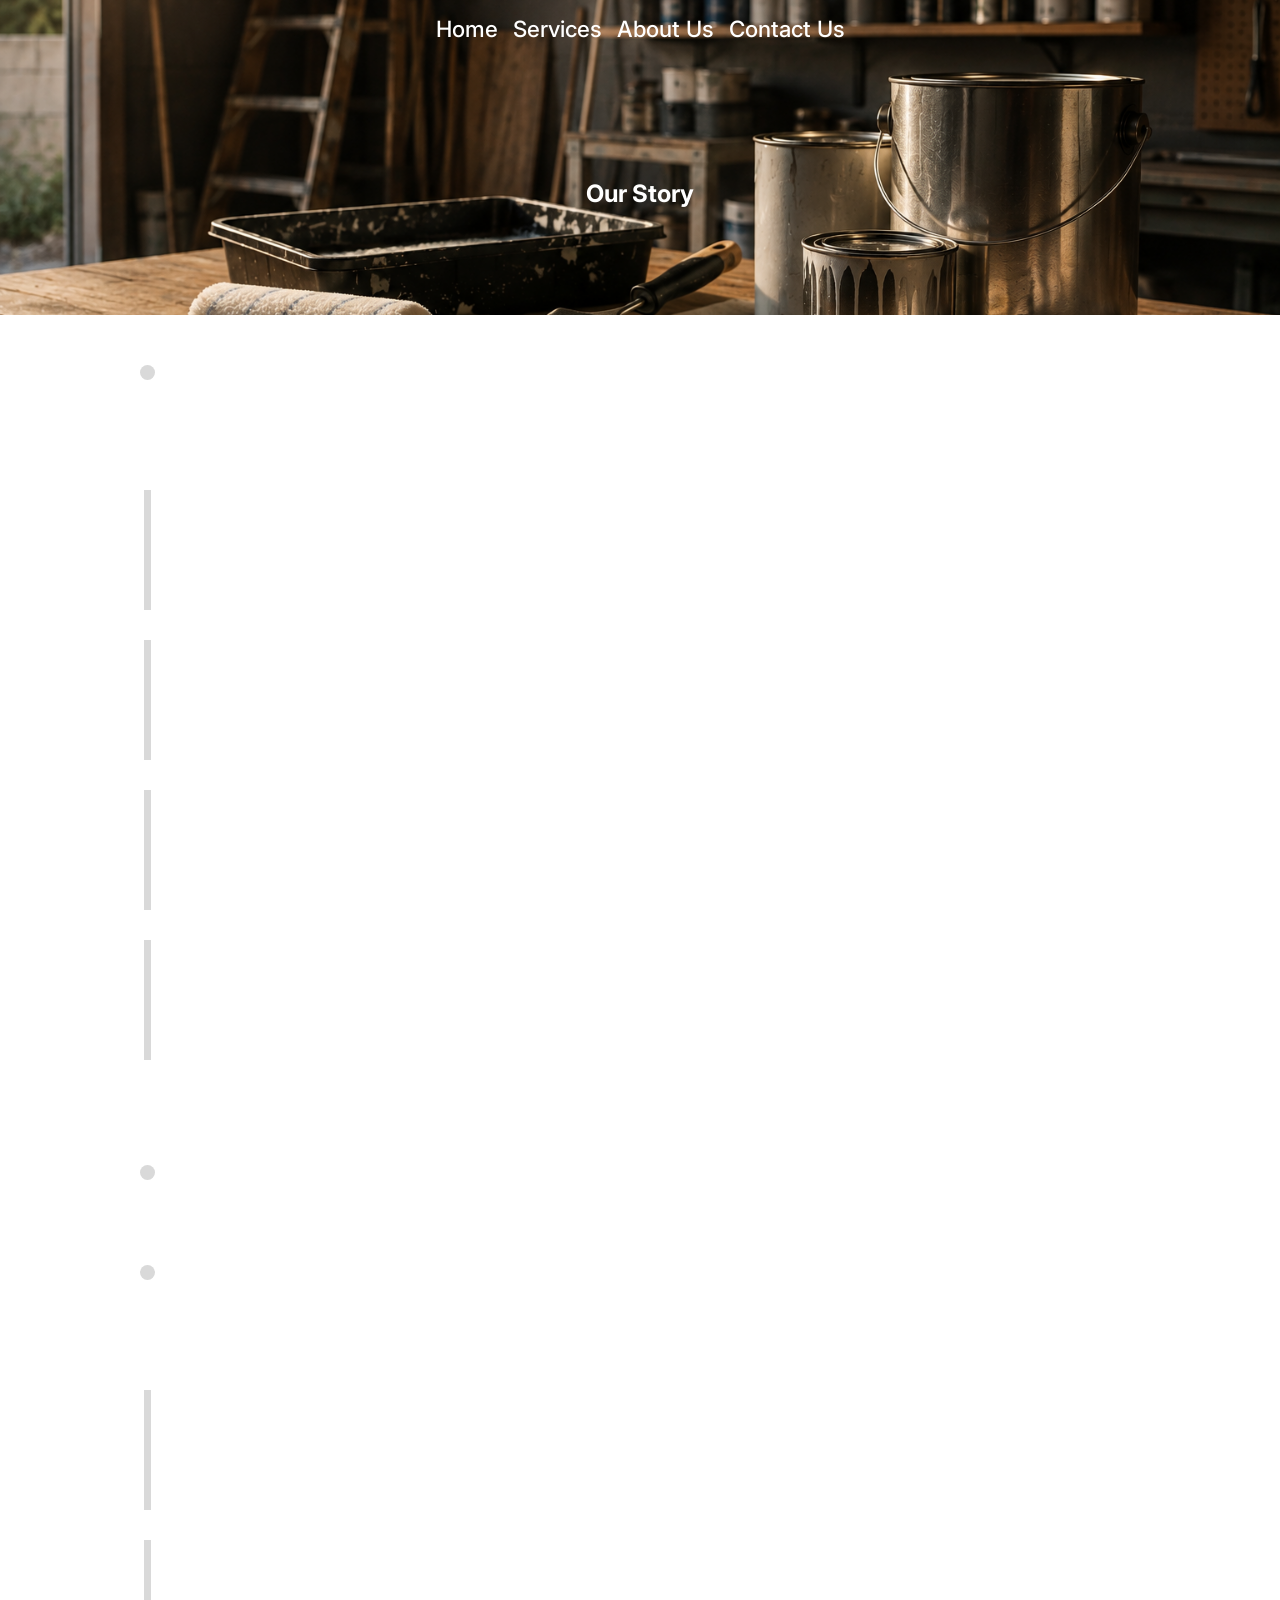
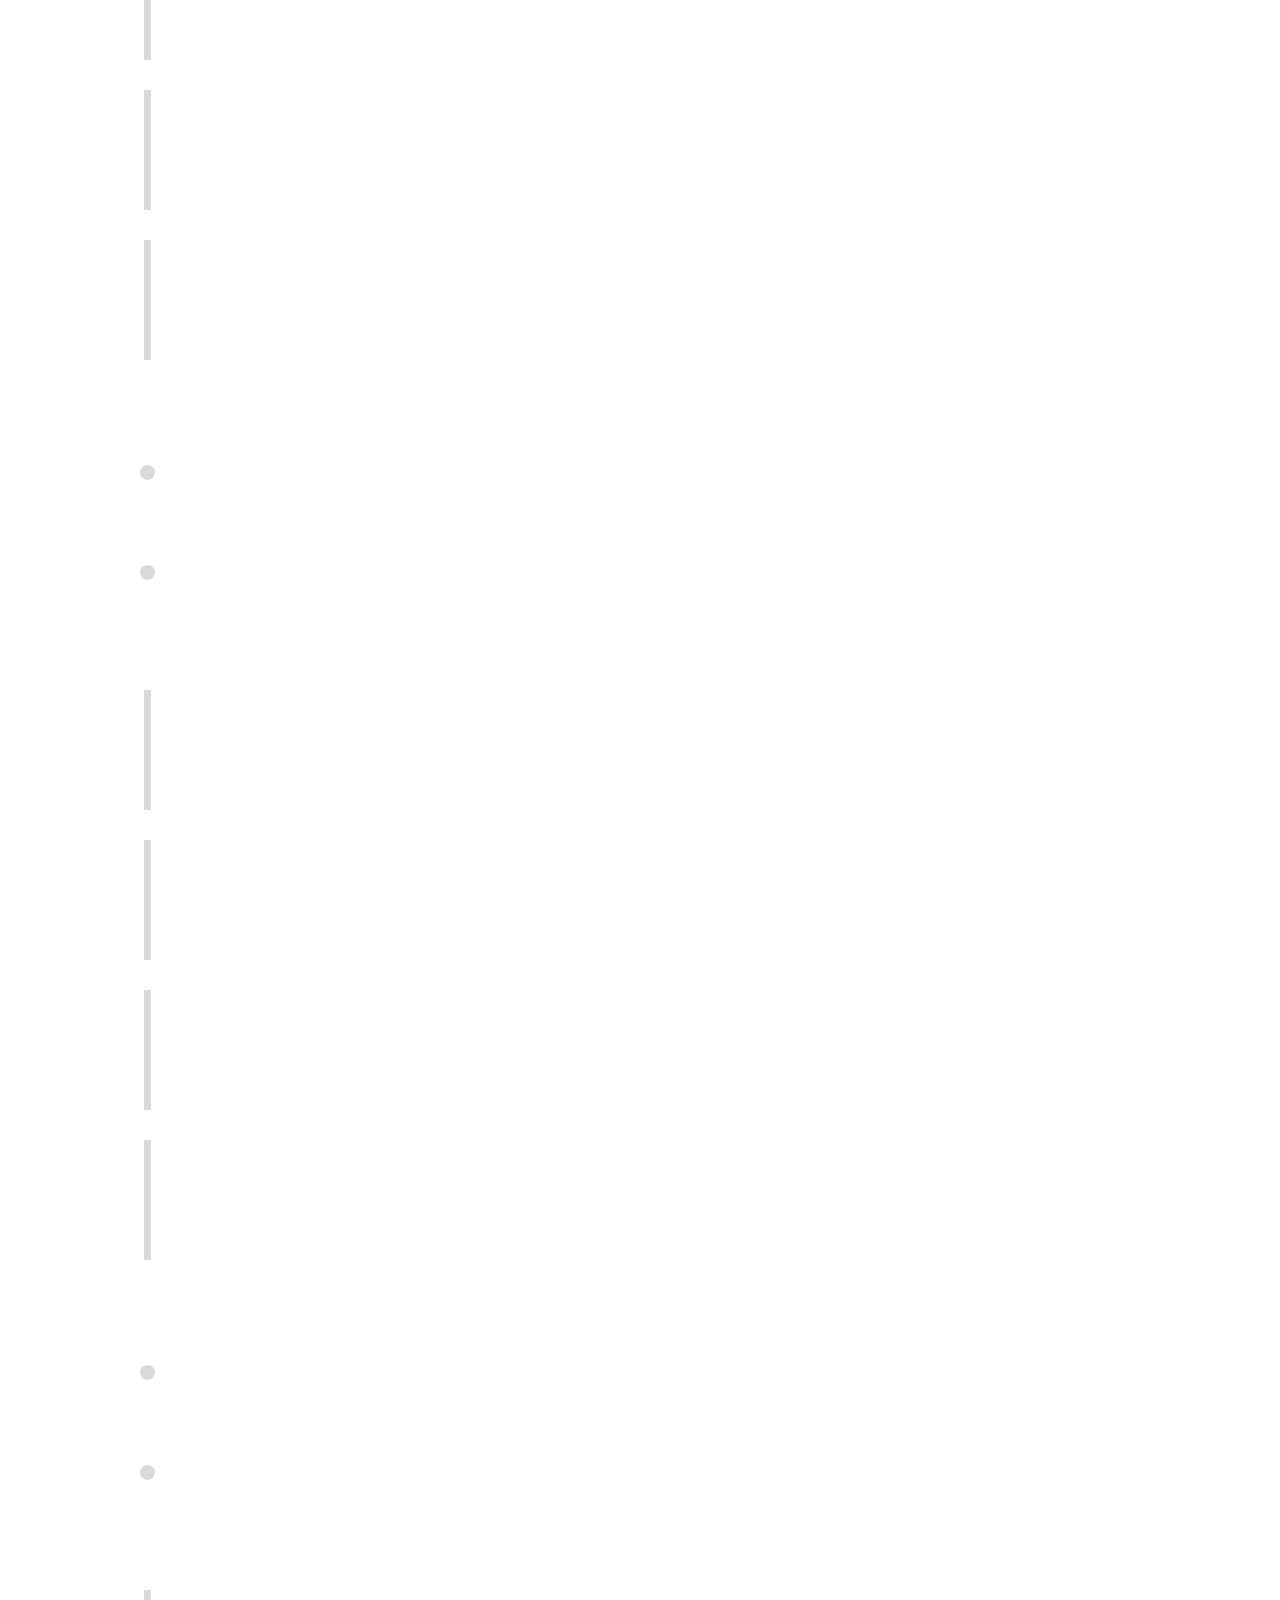
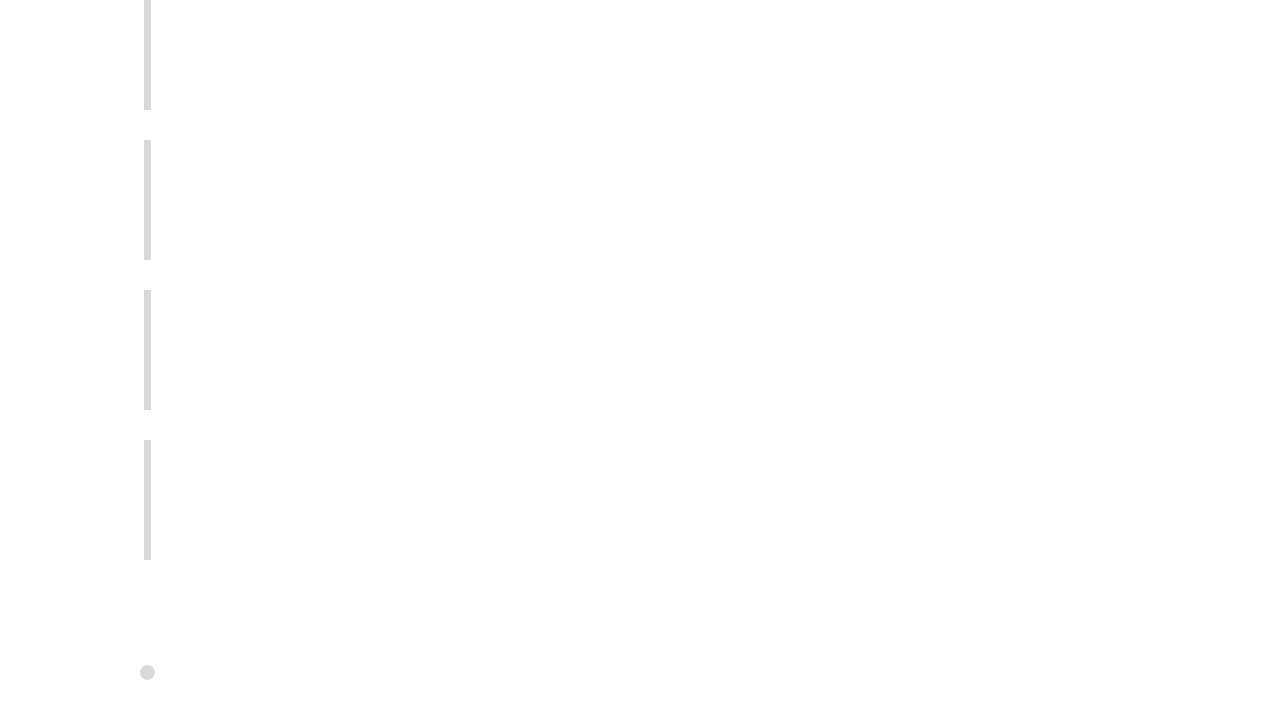
==== commit a367fda4: "Changes accepted." ====
--- a/aboutus.html
+++ b/aboutus.html
@@ -114,17 +114,17 @@
                 </div>
                 <div class="circleTwo"></div>
                 <h3>Looking Ahead</h3>
-                <p>Today, we are proud to continue that journey under a new name and a renewed vision. As Hector L.F, we carry forward more than three decades of experience, craftsmanship, and dedication to our customers. While the name may have changed, the values behind the work remain the same: quality, integrity, attention to detail, and pride in every project. We are grateful to the cusotmers, families, businesses, and communities that have trusted us throughout the years. Every project has played a part in our story, and we look forward to continuing that tradition for many years to come. Thank you for being part of our journey.</p>
-            </section> -->
+                <p class="looking-ahead-description">Today, Hector L.F. Painting & Finishing proudly continues this tradition as a branch of Hector Leon Decion Painting. Built on the same foundation of experience, craftsmanship, and dedication that has guided the parent company for decades, Hector L.F. carries those established standards into every project we take on. As an extension of Hector Leon Decion Painting, we benefit from generations of knowledge and hands on experience while continuing to develop the Hector L.F. name and the work it represents. Our commitment remains rooted in quality, integrity, attention to detail, and pride in every project. We are grateful to the customers, families, businesses, and communities that have trusted our work throughout the years. Their support has helped make this continued growth possible, and through Hector L.F. Painting & Finishing, we look forward to carrying that tradition forward for many years to come.</p>
+            </section>
+        </section>
 
-            <section class="legacy">
+        <section class="legacy">
                 <h2>A Legacy of craftsmanship</h2>
 
                 <div class="legacy-description">
-                    <p>The story behind Hector L.F. Painting & Finishing is built on generations of experience. The knowledge passed from experienced crafstman such as Mike Kuhar to Hector Leon Decion helped shape his career in the painting industry. Years later, Hector passed that knowledge to his son, who began learning the trade alongside him at just 16 years old. Today, that experience continues through HLF Painting & Finishing. We respect the crafstmanship that came before us while continuing to develop our own techniques, standards, and reputation. The name is new, but the knowledge behind the work has been built over decades. A craft passed down. A business built forward. </p>
+                    <p>The story behind Hector L.F. Painting & Finishing begins long before the branch itself. Its foundation is rooted in decades of experience, craftsmanship, and knowledge passed from one craftsman to another. That history traces back to Mike Kuhar, whose experience and craftsmanship helped shape many of the techniques and standards that Hector would carry throughout his career. Over the years, that knowledge was refined through hands on experience and became part of the foundation upon which Hector Leon Decion Painting was built. Today, Hector L.F. Painting & Finishing operates as a branch of Hector Leon Decion Painting, carrying forward the experience, techniques and standards established by its parent company. While Hector L.F. has its own identity, it remains firmly connected to the craftsmanship and values developed through the decades of work that came before it. From Mike Kuhar's early influence, to the growth of Hector Leon Decion Painting, and now through Hector L.F. Painting & Finishing, the connection between each chapter is the knowledge and dedication passed foward. We are proud to continue that legacy through quality workmanship, attention to detail, and dependable servce on every project.</p>
                 </div>
             </section>
-        </section>
     </main>
 
     <footer>
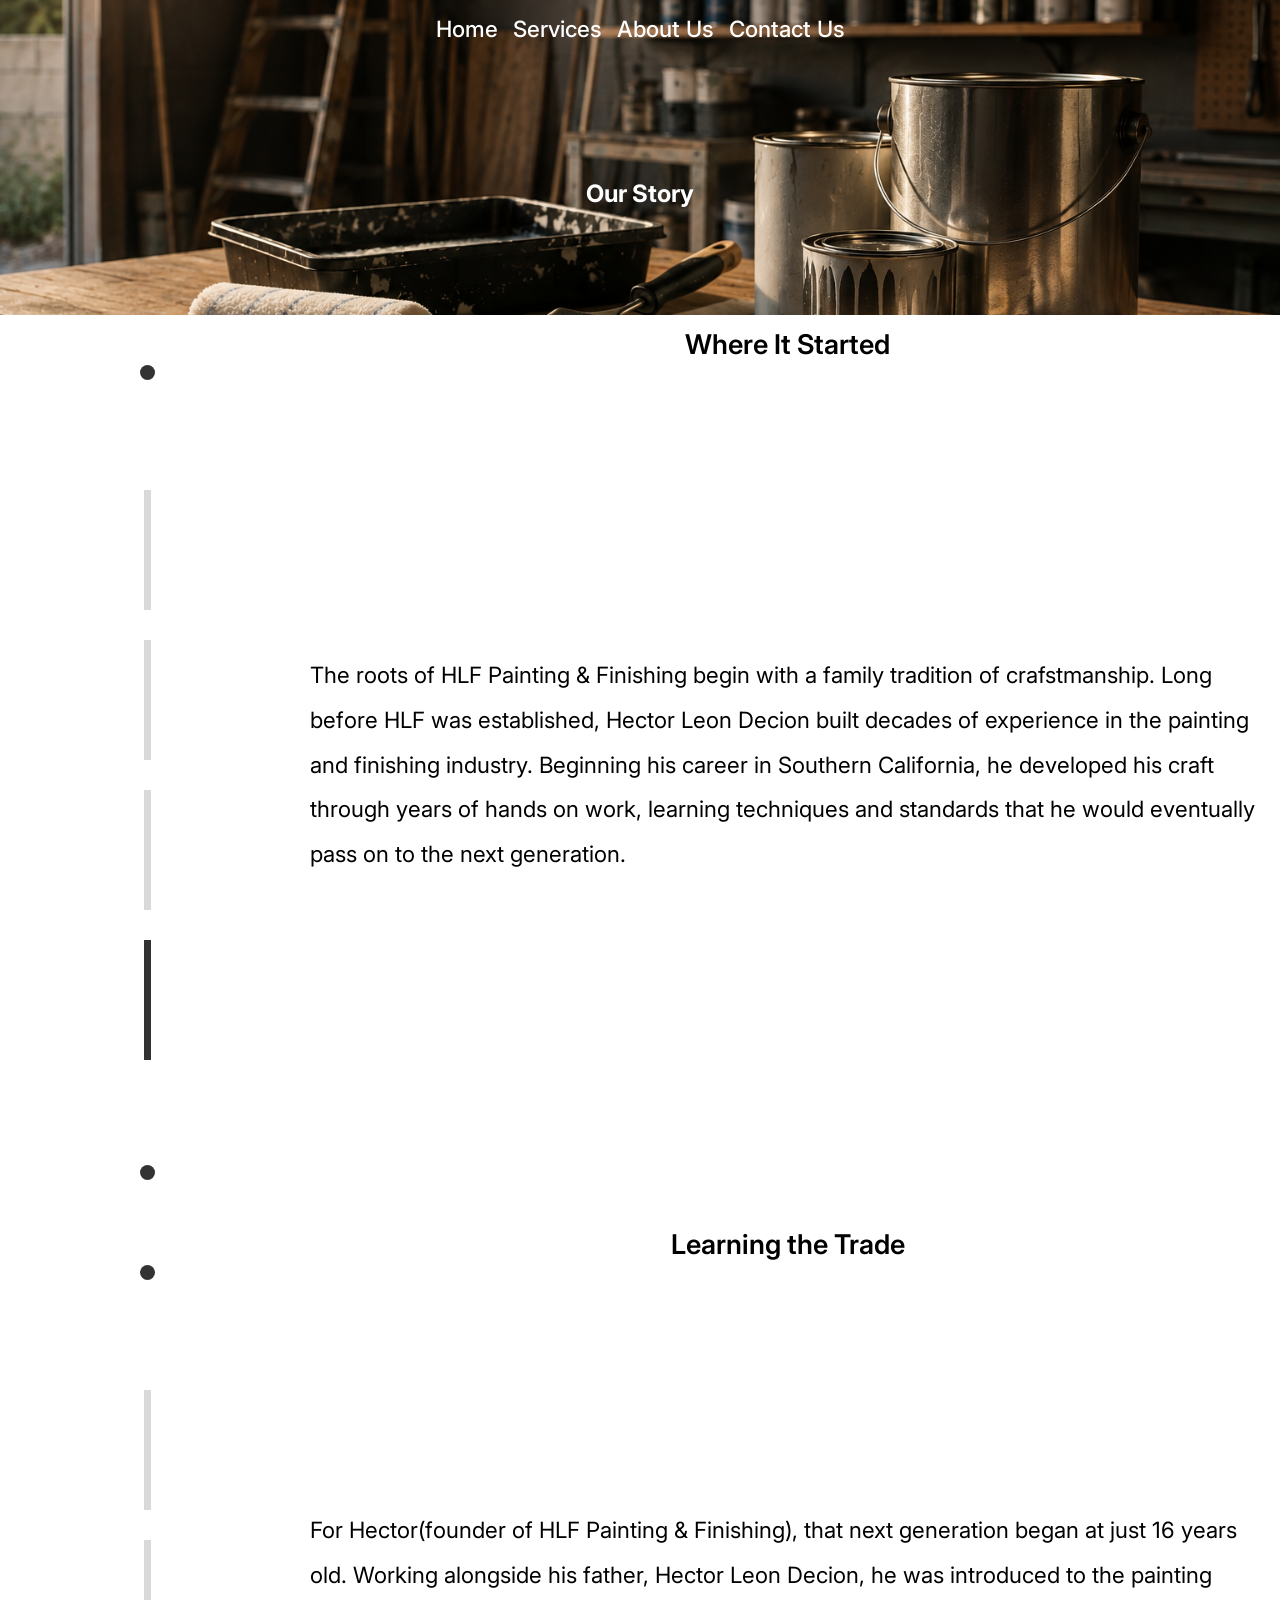
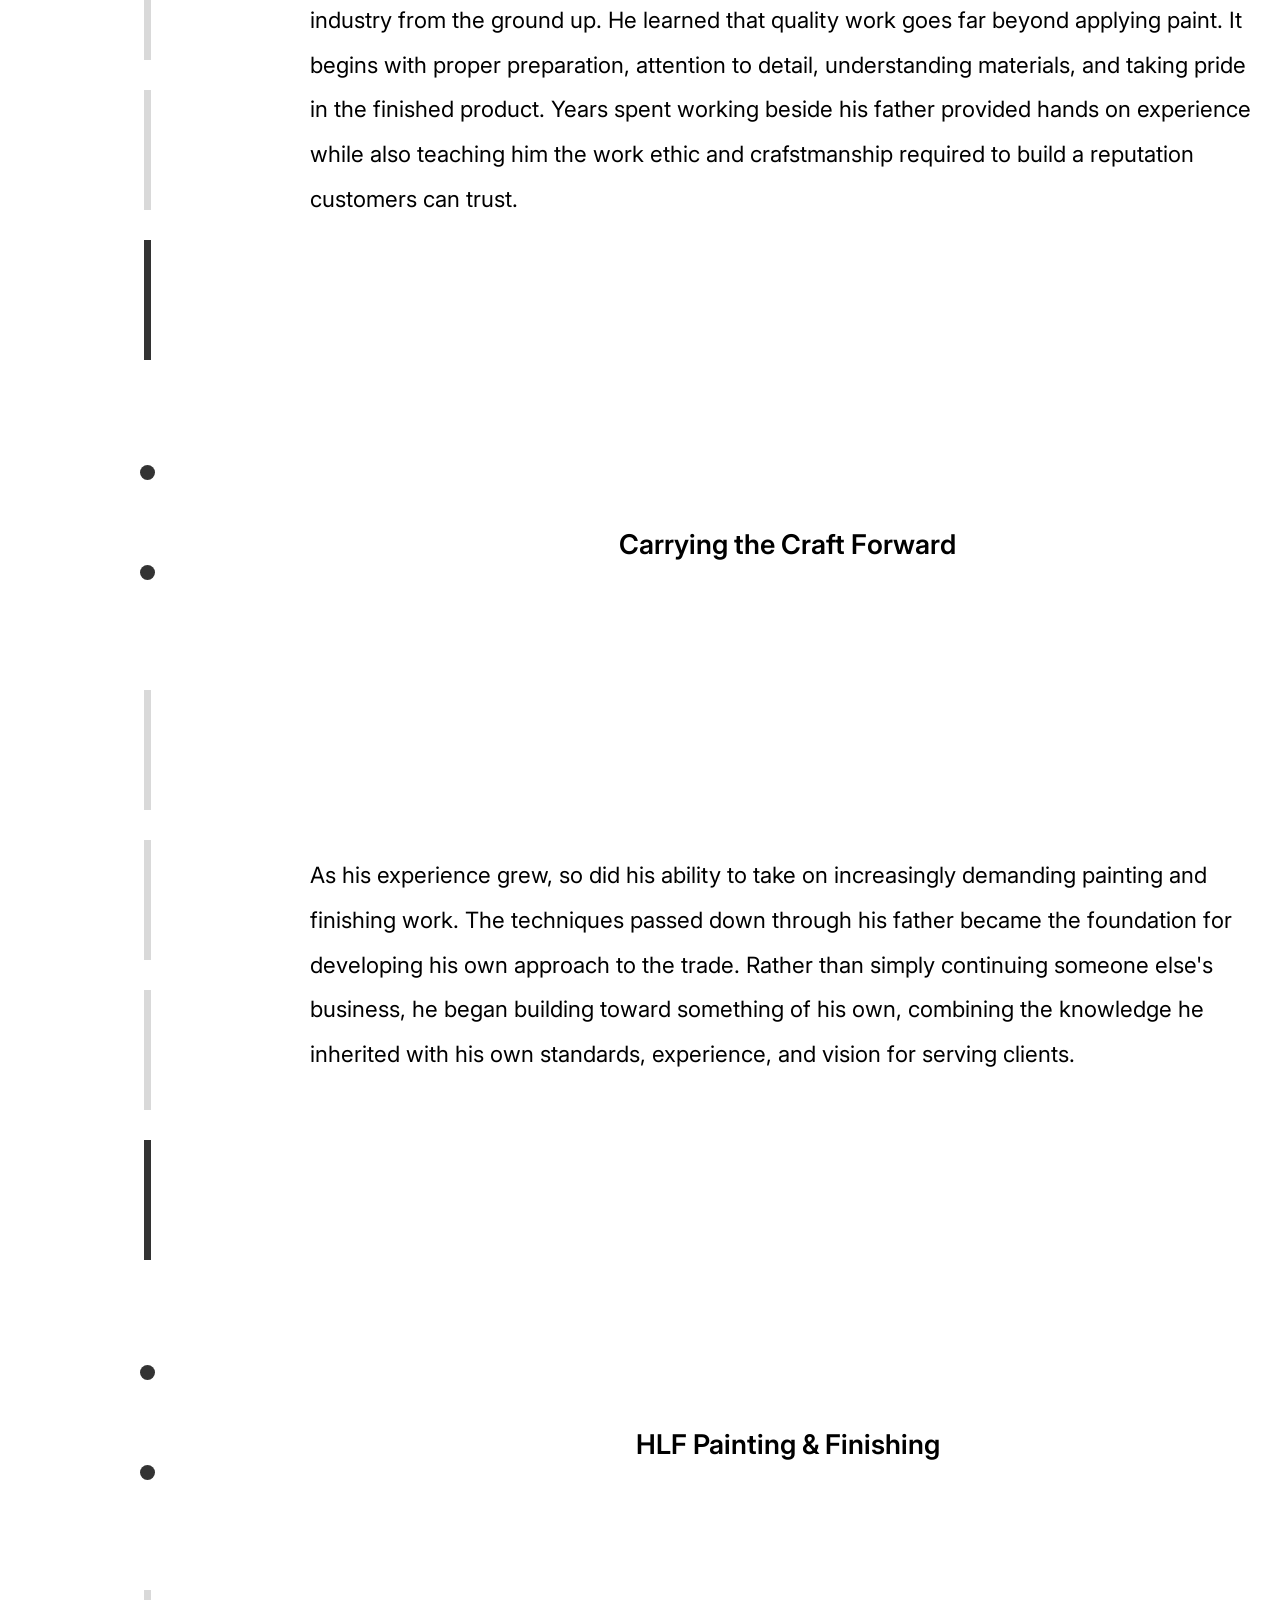
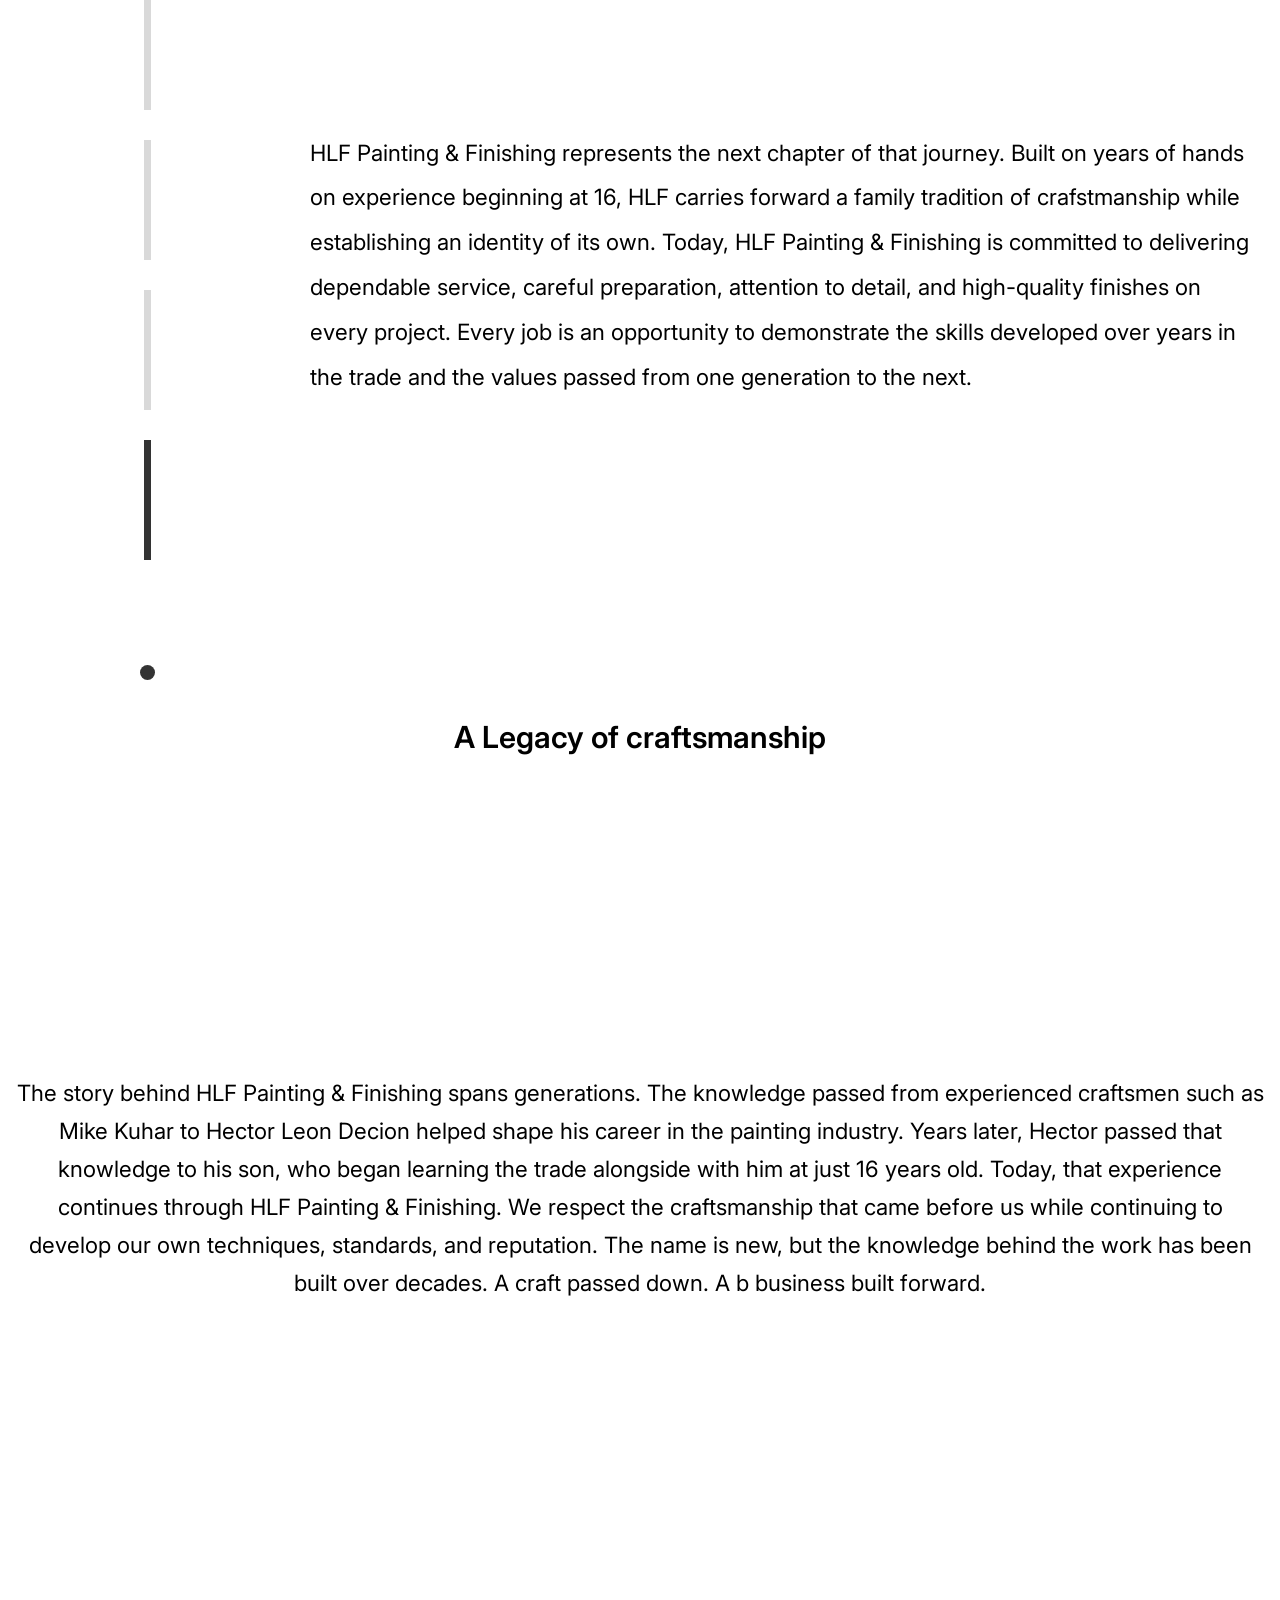
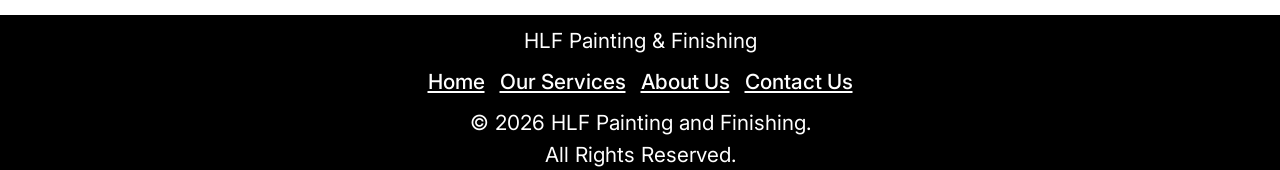
==== commit ba487614: "Adjusted Legacy of Craftsmanship Section." ====
--- a/aboutus.html
+++ b/aboutus.html
@@ -116,13 +116,13 @@
                 <h3>Looking Ahead</h3>
                 <p class="looking-ahead-description">Today, Hector L.F. Painting & Finishing proudly continues this tradition as a branch of Hector Leon Decion Painting. Built on the same foundation of experience, craftsmanship, and dedication that has guided the parent company for decades, Hector L.F. carries those established standards into every project we take on. As an extension of Hector Leon Decion Painting, we benefit from generations of knowledge and hands on experience while continuing to develop the Hector L.F. name and the work it represents. Our commitment remains rooted in quality, integrity, attention to detail, and pride in every project. We are grateful to the customers, families, businesses, and communities that have trusted our work throughout the years. Their support has helped make this continued growth possible, and through Hector L.F. Painting & Finishing, we look forward to carrying that tradition forward for many years to come.</p>
             </section>
-        </section>
+        </section> -->
 
         <section class="legacy">
                 <h2>A Legacy of craftsmanship</h2>
 
                 <div class="legacy-description">
-                    <p>The story behind Hector L.F. Painting & Finishing begins long before the branch itself. Its foundation is rooted in decades of experience, craftsmanship, and knowledge passed from one craftsman to another. That history traces back to Mike Kuhar, whose experience and craftsmanship helped shape many of the techniques and standards that Hector would carry throughout his career. Over the years, that knowledge was refined through hands on experience and became part of the foundation upon which Hector Leon Decion Painting was built. Today, Hector L.F. Painting & Finishing operates as a branch of Hector Leon Decion Painting, carrying forward the experience, techniques and standards established by its parent company. While Hector L.F. has its own identity, it remains firmly connected to the craftsmanship and values developed through the decades of work that came before it. From Mike Kuhar's early influence, to the growth of Hector Leon Decion Painting, and now through Hector L.F. Painting & Finishing, the connection between each chapter is the knowledge and dedication passed foward. We are proud to continue that legacy through quality workmanship, attention to detail, and dependable servce on every project.</p>
+                    <p>The story behind HLF Painting & Finishing spans generations. The knowledge passed from experienced craftsmen such as Mike Kuhar to Hector Leon Decion helped shape his career in the painting industry. Years later, Hector passed that knowledge to his son, who began learning the trade alongside with him at just 16 years old. Today, that experience continues through HLF Painting & Finishing. We respect the craftsmanship that came before us while continuing to develop our own techniques, standards, and reputation. The name is new, but the knowledge behind the work has been built over decades. A craft passed down. A b business built forward.</p>
                 </div>
             </section>
     </main>
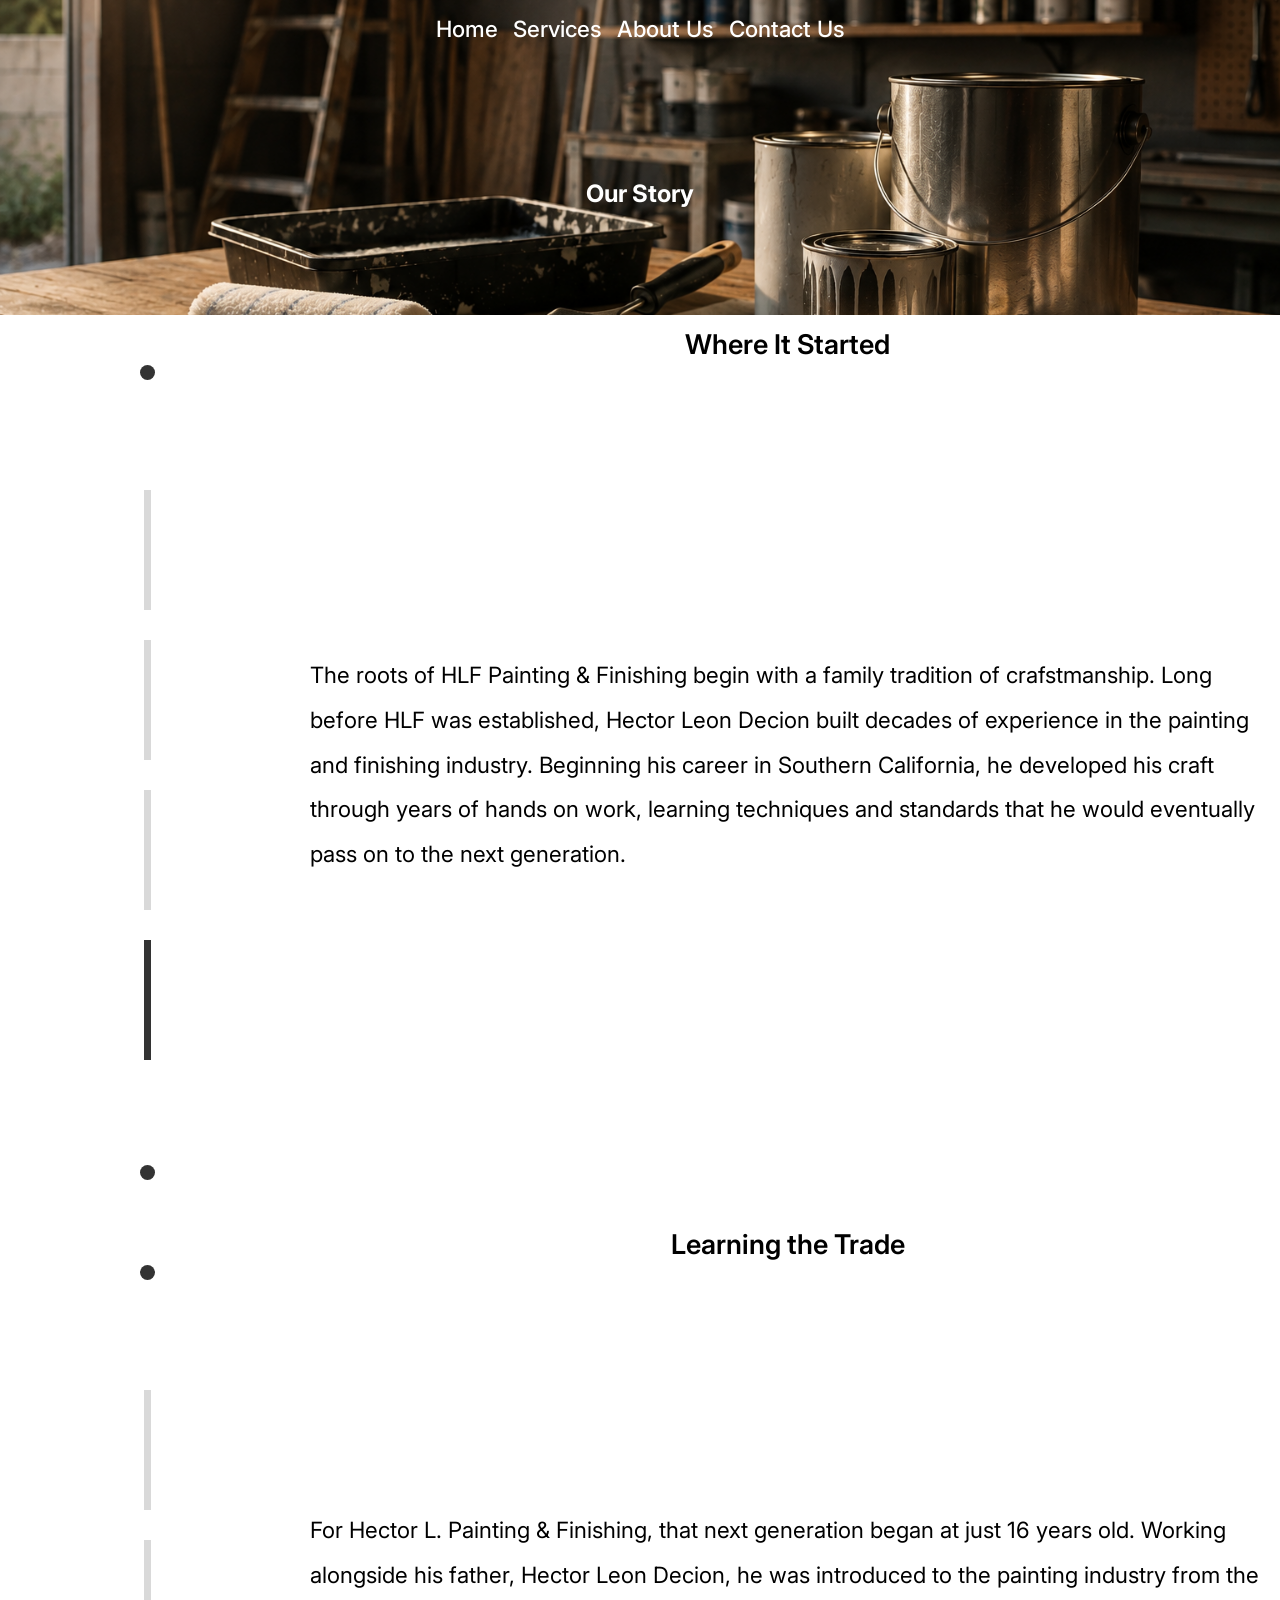
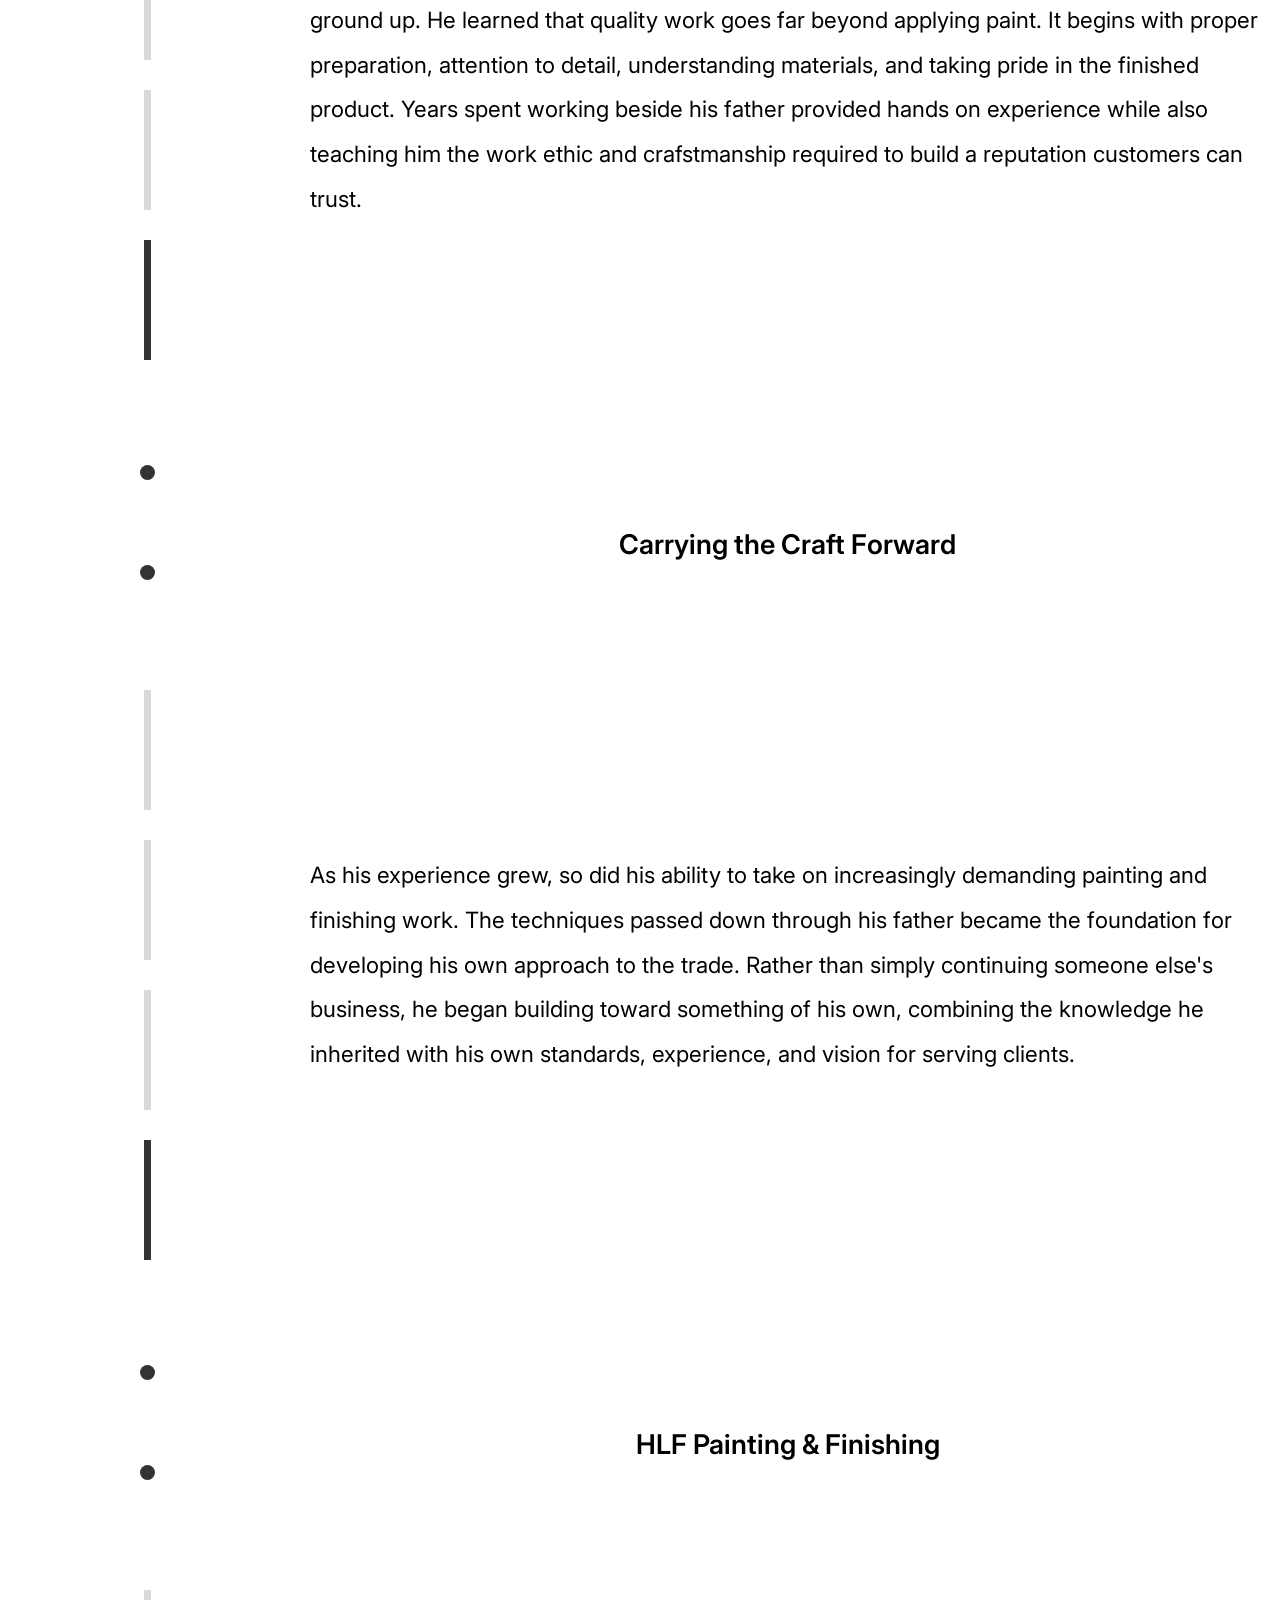
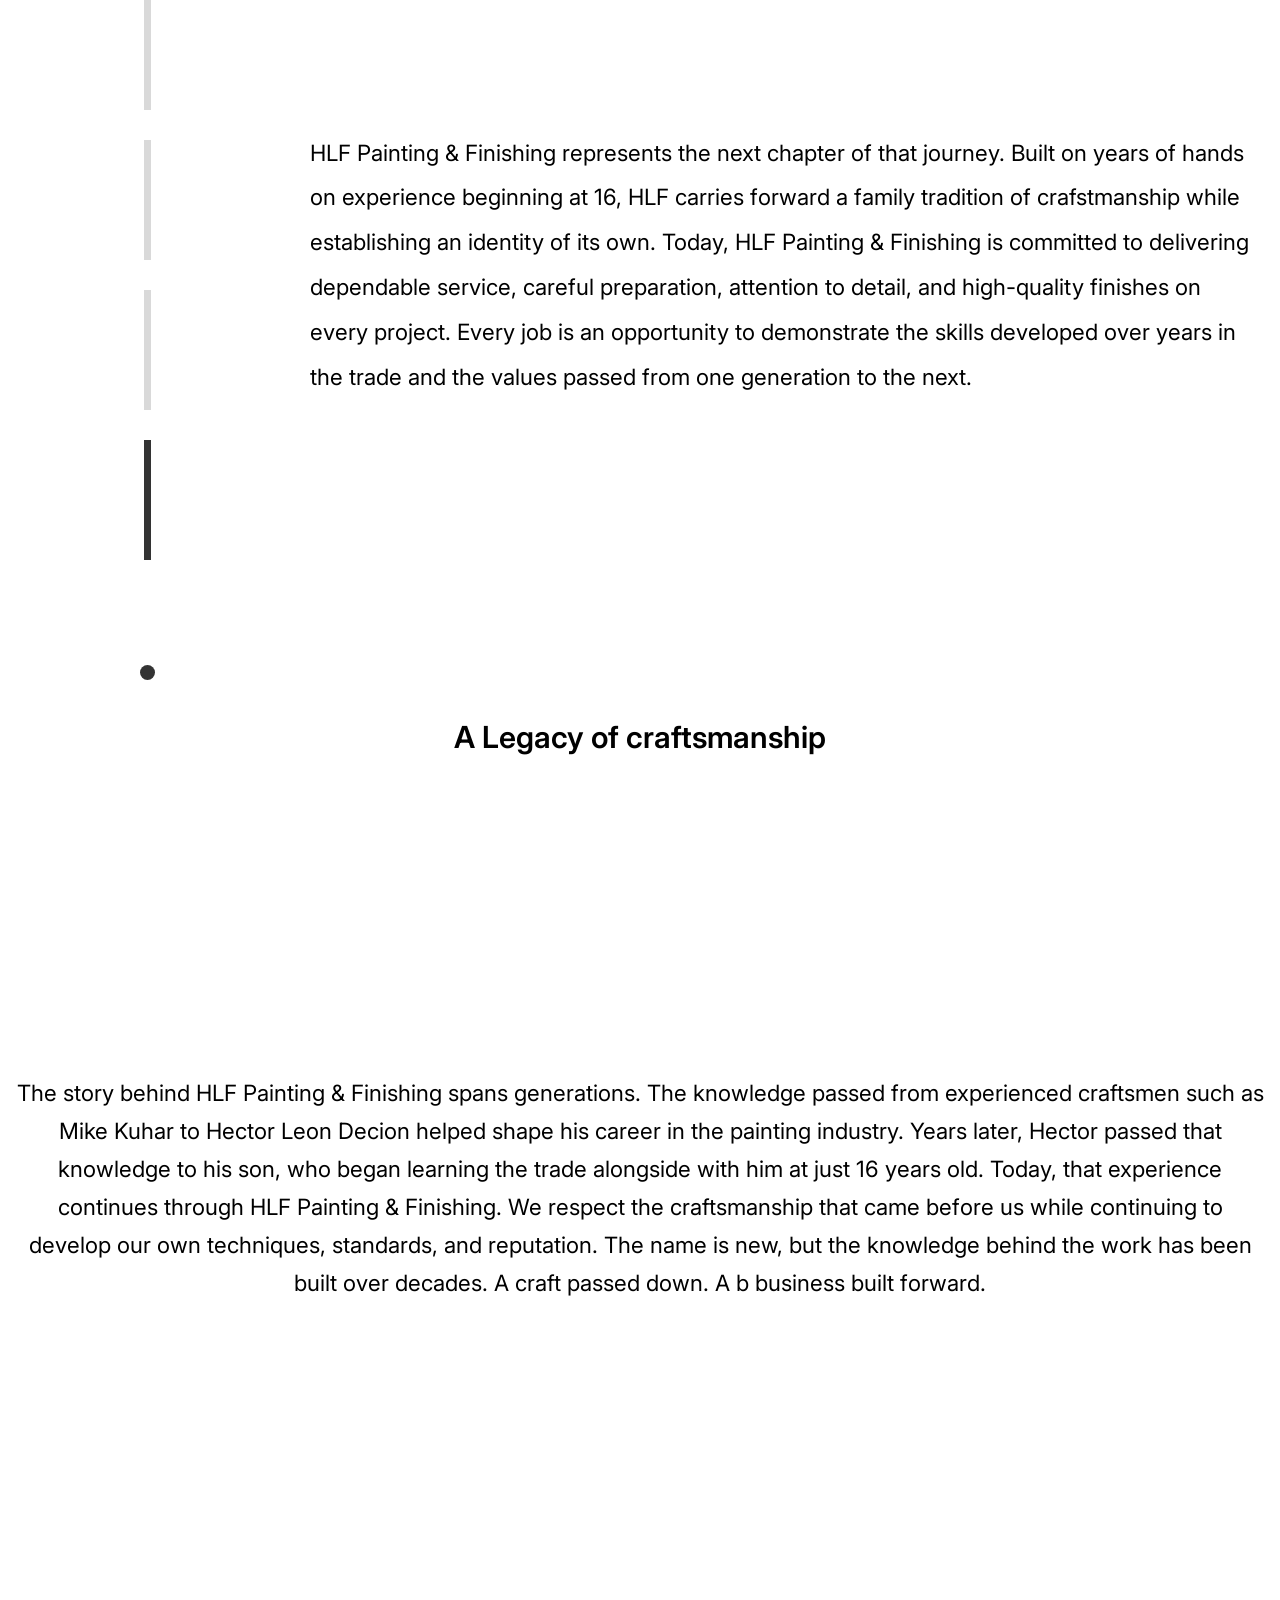
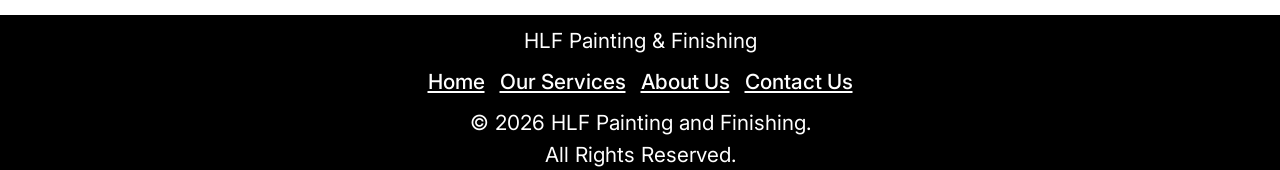
==== commit 67095b39: "Updated one scentence in about us." ====
--- a/aboutus.html
+++ b/aboutus.html
@@ -55,7 +55,7 @@
                 </div>
                 <div class="circleTwo"></div>
                 <h3>Learning the Trade</h3>
-                <p>For Hector(founder of HLF Painting & Finishing), that next generation began at just 16 years old. Working alongside his father, Hector Leon Decion, he was introduced to the painting industry from the ground up. He learned that quality work goes far beyond applying paint. It begins with proper preparation, attention to detail, understanding materials, and taking pride in the finished product. Years spent working beside his father provided hands on experience while also teaching him the work ethic and crafstmanship required to build a reputation customers can trust.</p>
+                <p>For Hector L. Painting & Finishing, that next generation began at just 16 years old. Working alongside his father, Hector Leon Decion, he was introduced to the painting industry from the ground up. He learned that quality work goes far beyond applying paint. It begins with proper preparation, attention to detail, understanding materials, and taking pride in the finished product. Years spent working beside his father provided hands on experience while also teaching him the work ethic and crafstmanship required to build a reputation customers can trust.</p>
             </section>
 
             <section class="timeline-item">
